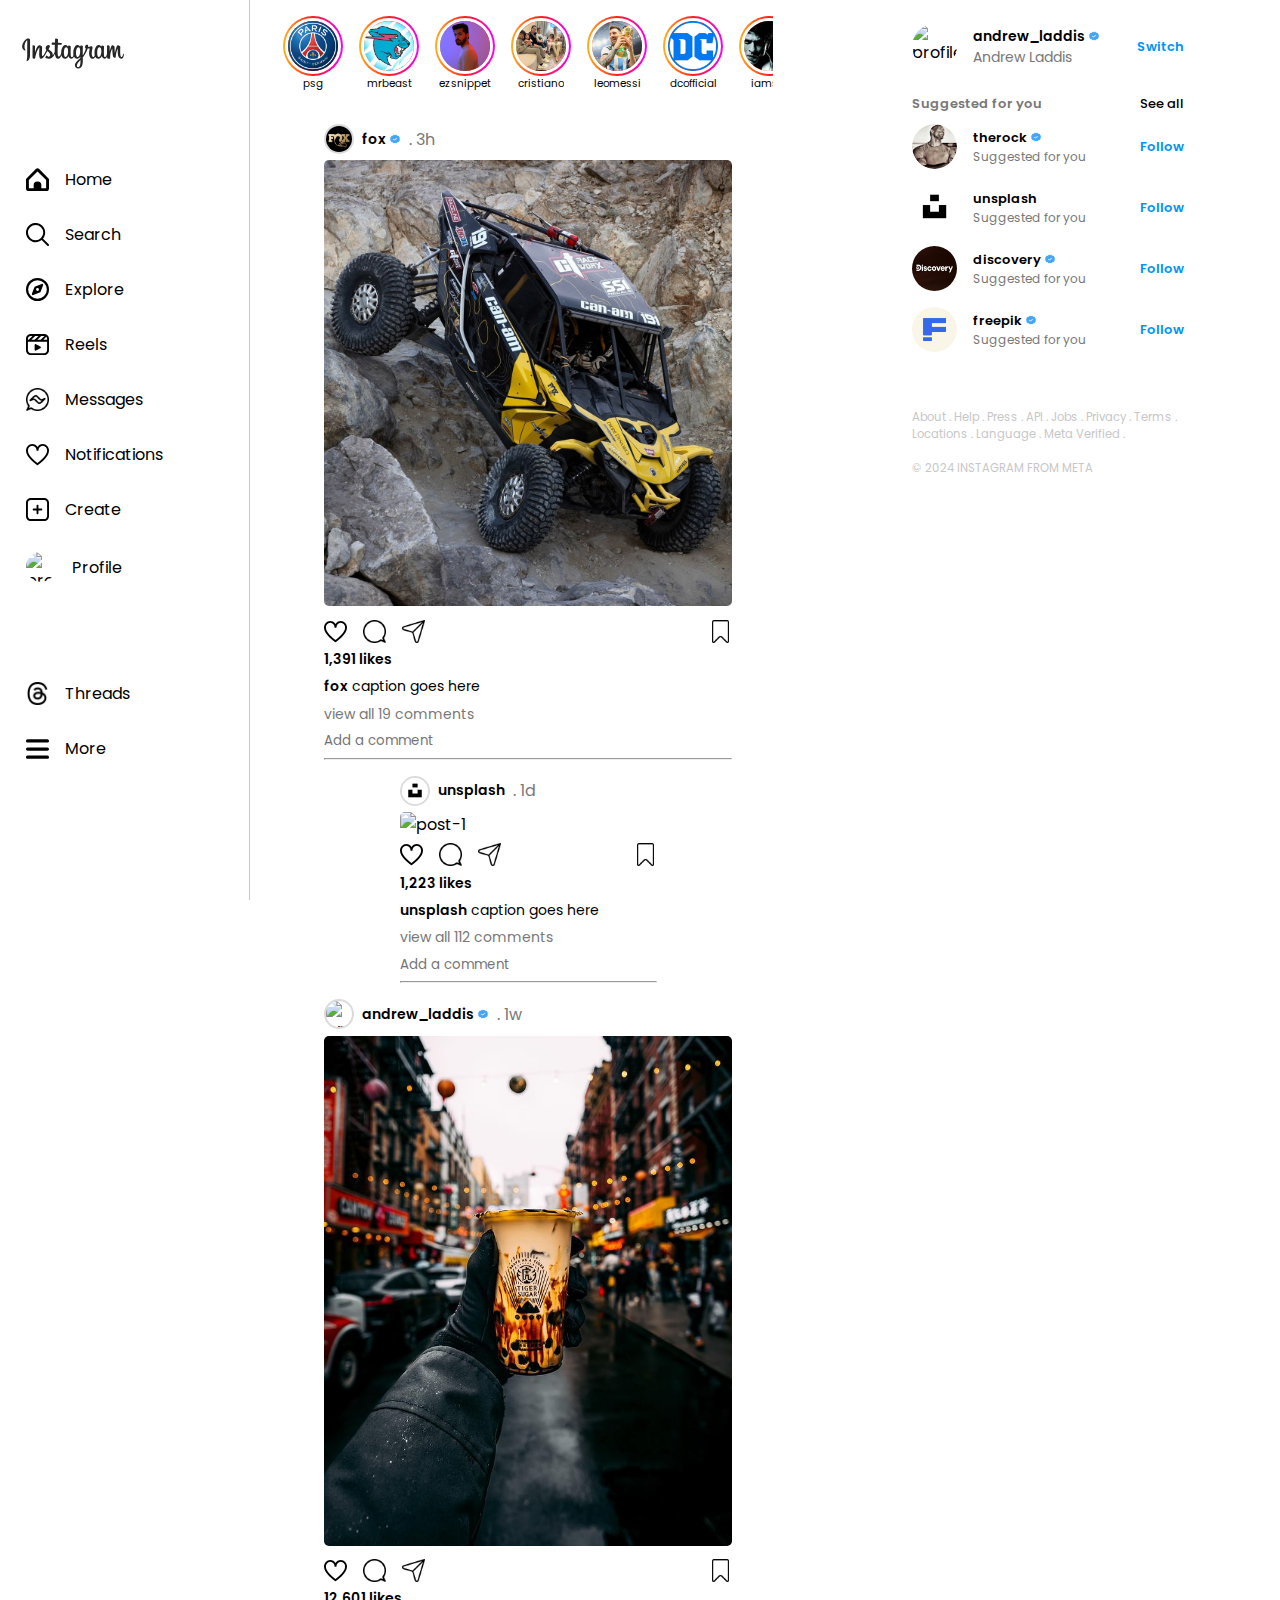
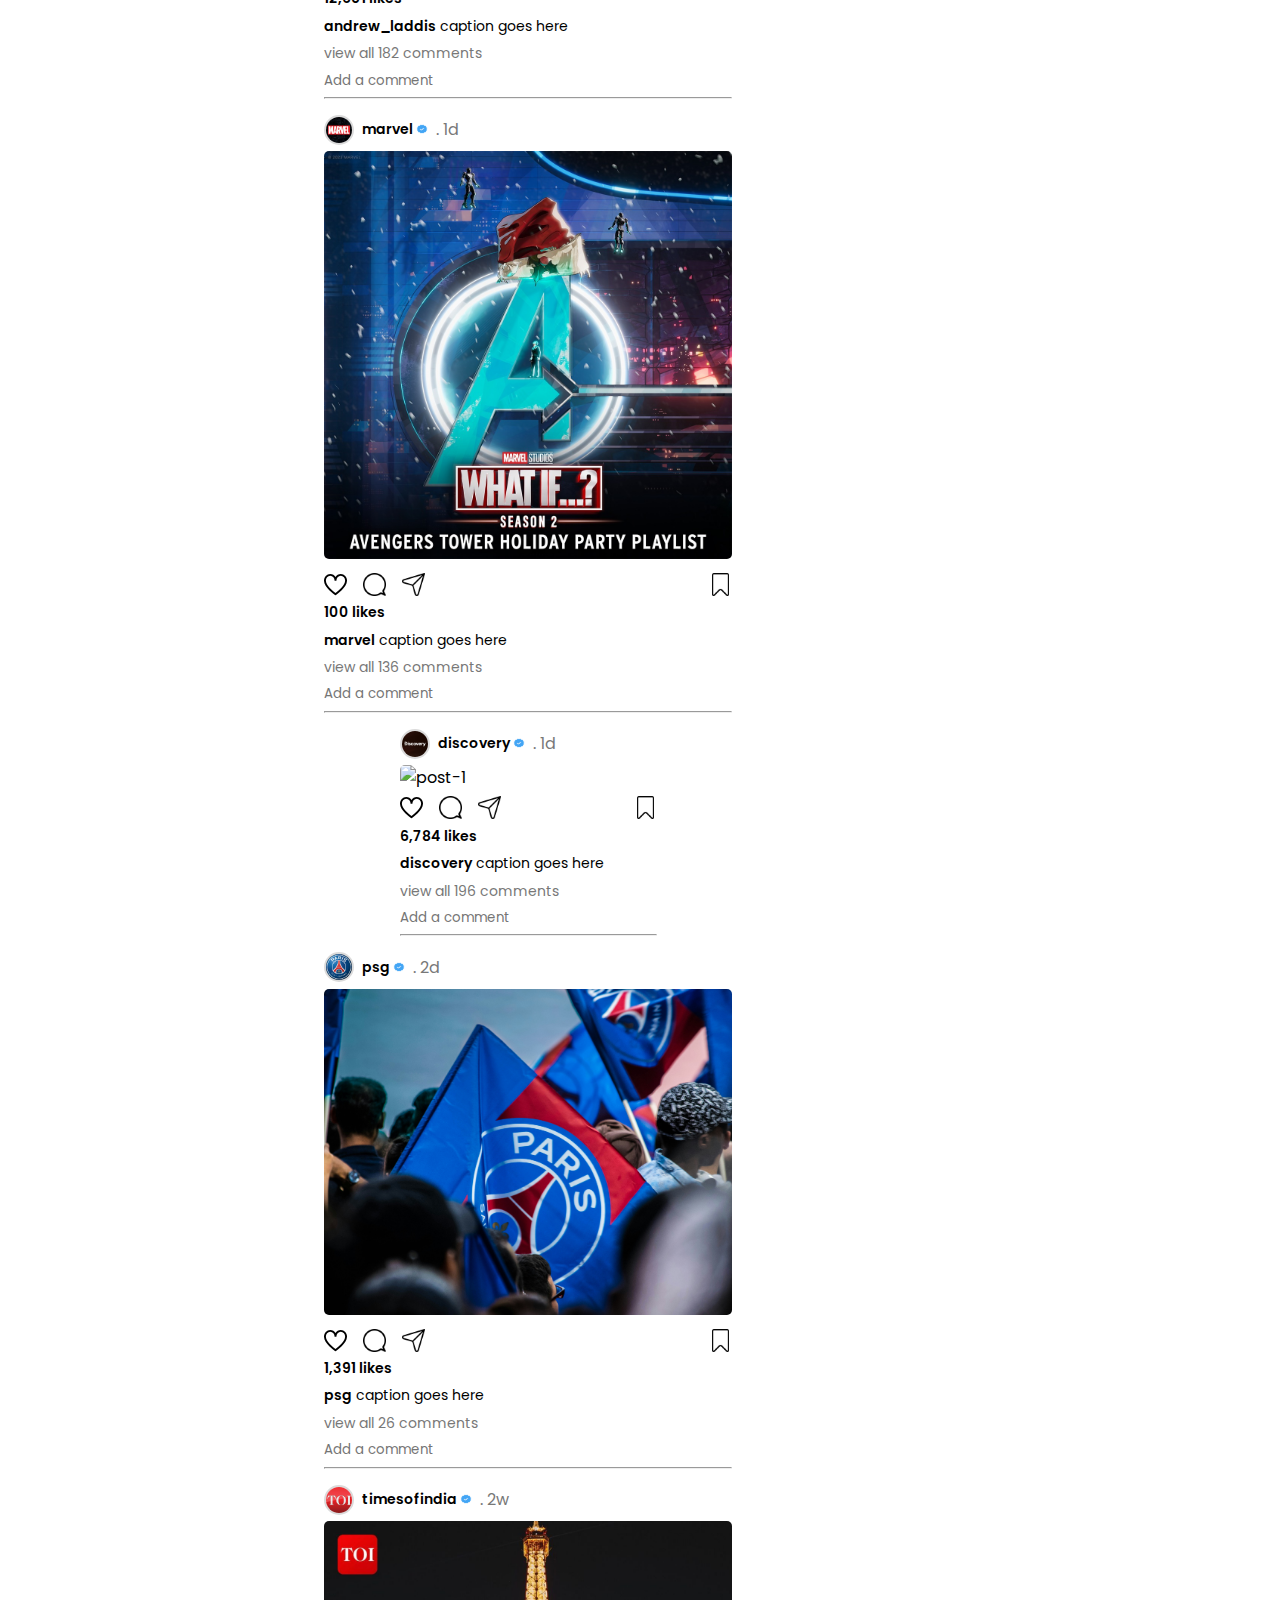
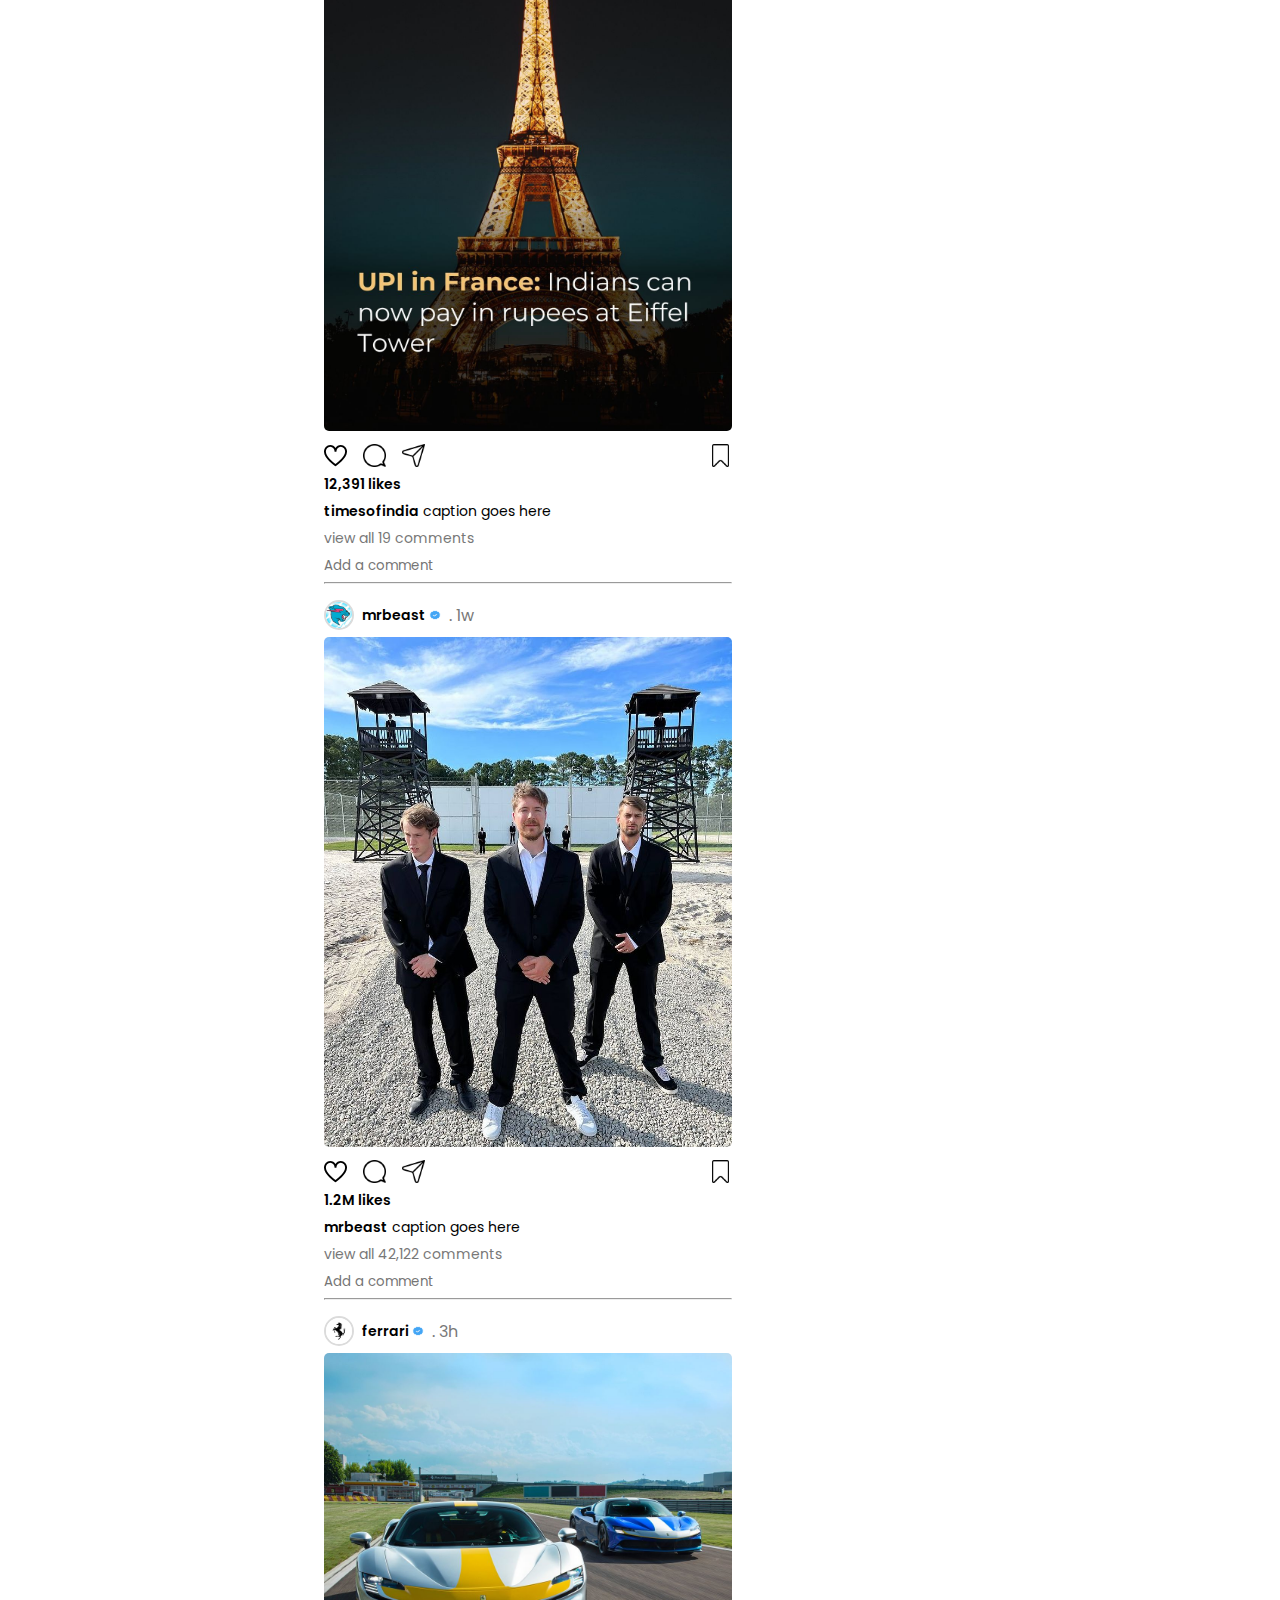
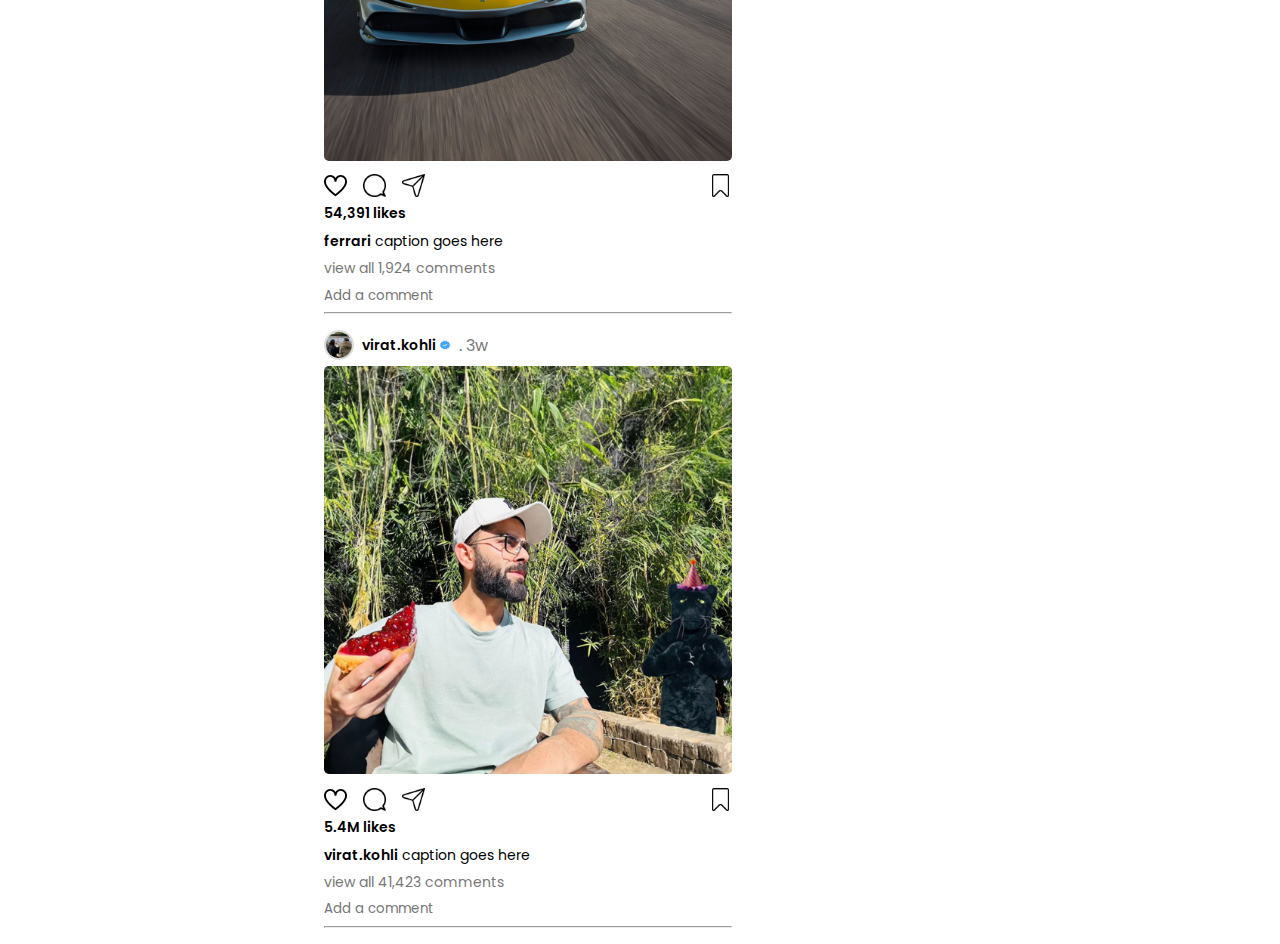
==== index.html @ 8aca587d "Made Sidebar linked to the main Index file and some styling to make profile look accurate" ====
<!DOCTYPE html>
<html lang="en">

<head>
    <meta charset="UTF-8">
    <meta name="viewport" content="width=device-width, initial-scale=1.0">
    <link href="https://fonts.googleapis.com/icon?family=Material+Icons" rel="stylesheet">
    <link rel="stylesheet" href="muneer/index.css">
    <link rel='stylesheet'
        href='https://cdn-uicons.flaticon.com/2.1.0/uicons-regular-straight/css/uicons-regular-straight.css'>
    <link rel='stylesheet'
        href='https://cdn-uicons.flaticon.com/2.1.0/uicons-regular-rounded/css/uicons-regular-rounded.css'>
    <link rel="icon" href="muneer-assets/Instagram_icon.png" type="image/x-icon">


    <title>Instagram</title>
</head>

<body>



    

    <!-- sidebar -->
    <div class="sidebar">

        <!-- top logo -->
        <div class="top">
            <img src="muneer-assets/logo1.svg" alt="logo1" width="60%" height="40px" style="padding-left: 3px;">
        </div>


        <!-- middle links -->
        <div class="mid">
            <a href="#" class="link">
                <img src="muneer-assets/home.svg" alt="home">
                <span>Home</span>
            </a>

            <a href="#" class="link">
                <img src="muneer-assets/search.svg" alt="search">
                <span>Search</span>
            </a>

            <a href="#" class="link">
                <img src="muneer-assets/compass.svg" alt="compass">
                <span>Explore</span>
            </a>

            <a href="muneer/reels.html" class="link">
                <img src="muneer-assets/reels.svg" alt="reels">
                <span>Reels</span>
            </a>

            <a href="Dev/primary.html" class="link">
                <img src="muneer-assets/chat.png" alt="messenger">
                <span>Messages</span>
            </a>

            <a href="anup/notification.html" class="link">
                <img src="muneer-assets/heart.svg" alt="heart">
                <span>Notifications</span>
            </a>

            <a href="#" class="link" id="open-button">
                <img src="muneer-assets/create.svg" alt="plus">
                <span>Create</span>
            </a>

            <a href="Dev/profile.html" class="link">
                <img src="Dev/assets/Pfp.jpg" alt="profile" style="border-radius: 50%; height: 30px; width: 30px;">
                <span>Profile</span>
            </a>
        </div>


        <!-- bottom links -->
        <div class="bottom">
            <a href="#" class="link">
                <img src="muneer-assets/threads.png" alt="threads">
                <span>Threads</span>
            </a>

            <a href="#" class="link">
                <img src="muneer-assets/bars.svg" alt="bars">
                <span>More</span>
            </a>
        </div>

    </div>

    <!-- posts and stories -->
    <div class="main-content">

        <!-- stories -->
        <div class="stories-container">

            <div class="story">
                <div class="img-container">
                    <img src="muneer-assets/psg.jpg" alt="story1">
                </div>
                <p>psg</p>
            </div>

            <div class="story">
                <div class="img-container">
                    <img src="muneer-assets/mrbeast.jpg" alt="mrbeast">
                </div>
                <p>mrbeast</p>
            </div>

            <div class="story">
                <div class="img-container">
                    <img src="muneer-assets/ezsnippet.jpg" alt="ezsnippet">
                </div>
                <p>ezsnippet</p>
            </div>

            <div class="story">
                <div class="img-container">
                    <img src="muneer-assets/cristiano.jpg" alt="cristiano">
                </div>
                <p>cristiano</p>
            </div>

            <div class="story">
                <div class="img-container">
                    <img src="muneer-assets/leomessi.jpg" alt="leomessi">
                </div>
                <p>leomessi</p>
            </div>

            <div class="story">
                <div class="img-container">
                    <img src="muneer-assets/dcofficial.jpg" alt="dcofficial">
                </div>
                <p>dcofficial</p>
            </div>

            <div class="story">
                <div class="img-container">
                    <img src="muneer-assets/iamsrk.jpg" alt="iamsrk">
                </div>
                <p>iamsrk</p>
            </div>

            <div class="story">
                <div class="img-container">
                    <img src="muneer-assets/virat.kohli.jpg" alt="virat">
                </div>
                <p>virat.kohli</p>
            </div>

            <div class="story">
                <div class="img-container">
                    <img src="muneer-assets/story2.jpg" alt="story1">
                </div>
                <p>marvel</p>
            </div>

            <div class="story">
                <div class="img-container">
                    <img src="muneer-assets/alnassr.jpg" alt="alnassr">
                </div>
                <p>alnassr</p>
            </div>

            <div class="story">
                <div class="img-container">
                    <img src="muneer-assets/timesofindia.jpg" alt="story1">
                </div>
                <p>timesofindia</p>
            </div>

            <div class="story">
                <div class="img-container">
                    <img src="muneer-assets/universal.jpg" alt="story1">
                </div>
                <p>universal</p>
            </div>

            <div class="story">
                <div class="img-container">
                    <img src="muneer-assets/openai.jpg" alt="openai">
                </div>
                <p>openai</p>
            </div>

            <div class="story">
                <div class="img-container">
                    <img src="muneer-assets/ferrari.jpg" alt="ferrari">
                </div>
                <p>ferrari</p>
            </div>

            <div class="story">
                <div class="img-container">
                    <img src="muneer-assets/fox.jpg" alt="story1">
                </div>
                <p>fox</p>
            </div>

            <div class="story">
                <div class="img-container">
                    <img src="muneer-assets/instagram.jpg" alt="instagram">
                </div>
                <p>instagram</p>
            </div>

        </div>



        <!-- posts -->
        <div class="post-container">


            <!-- post1 -->
            <div class="post">

                <div class="post-head">
                    <div class="post-head-left">
                        <img src="muneer-assets/fox.jpg" alt="profile">

                        <p>
                            fox
                            <img src="muneer-assets/blue-tick.png" alt="blue-tick"
                                style="border: none; width: 12px; height: 12px; padding-top: 2px;">
                        </p>

                        <span>. 3h</span>
                    </div>

                    <i class="fi fi-rr-menu-dots"></i>
                </div>


                <div class="post-img">
                    <img src="muneer-assets/post2.jpg" alt="post">
                </div>


                <div class="post-icons">

                    <div class="post-icons-left">
                        <img src="muneer-assets/heart.svg" alt="like">
                        <img src="muneer-assets/comment.png" alt="comment">
                        <img src="muneer-assets/share.png" alt="share">
                    </div>

                    <img src="muneer-assets/save.png" alt="save">

                </div>

                <p class="likes">1,391 likes</p>
                <p class="caption"><span>fox</span> caption goes here</p>
                <a href="#" class="comments">view all 19 comments</a>
                <input type="text" placeholder="Add a comment">
                <hr>

            </div>



            <!-- post 2 -->
            <div class="post">

                <div class="post-head">
                    <div class="post-head-left">
                        <img src="muneer-assets/unsplash.jpg" alt="profile">
                        <p>
                            unsplash

                        </p>
                        <span>. 1d</span>
                    </div>

                    <i class="fi fi-rr-menu-dots"></i>
                </div>


                <div class="post-img">
                    <img src="muneer-assets/post3.jpg" alt="post-1">
                </div>


                <div class="post-icons">

                    <div class="post-icons-left">
                        <img src="muneer-assets/heart.svg" alt="like">
                        <img src="muneer-assets/comment.png" alt="comment">
                        <img src="muneer-assets/share.png" alt="share">
                    </div>

                    <img src="muneer-assets/save.png" alt="save">

                </div>

                <p class="likes">1,223 likes</p>
                <p class="caption"><span>unsplash</span> caption goes here</p>
                <a href="#" class="comments">view all 112 comments</a>
                <input type="text" placeholder="Add a comment">
                <hr>

            </div>


            <!-- post 3 -->
            <div class="post">

                <div class="post-head">
                    <div class="post-head-left">
                        <img src="Dev/assets/Pfp.jpg" alt="profile">
                        <p>
                            andrew_laddis
                            <img src="muneer-assets/blue-tick.png" alt="blue-tick"
                                style="border: none; width: 12px; height: 12px; padding-top: 2px;">
                        </p>
                        <span>. 1w</span>
                    </div>

                    <i class="fi fi-rr-menu-dots"></i>
                </div>


                <div class="post-img">
                    <img src="Dev/assets/posting8.jpg" alt="post-1">
                </div>


                <div class="post-icons">

                    <div class="post-icons-left">
                        <img src="muneer-assets/heart.svg" alt="like">
                        <img src="muneer-assets/comment.png" alt="comment">
                        <img src="muneer-assets/share.png" alt="share">
                    </div>

                    <img src="muneer-assets/save.png" alt="save">

                </div>

                <p class="likes">12,601 likes</p>
                <p class="caption"><span>andrew_laddis</span> caption goes here</p>
                <a href="#" class="comments">view all 182 comments</a>
                <input type="text" placeholder="Add a comment">
                <hr>

            </div>

            <!-- post4 -->
            <div class="post">

                <div class="post-head">
                    <div class="post-head-left">
                        <img src="muneer-assets/story2.jpg" alt="profile">
                        <p>
                            marvel
                            <img src="muneer-assets/blue-tick.png" alt="blue-tick"
                                style="border: none; width: 12px; height: 12px; padding-top: 2px;">
                        </p>
                        <span>. 1d</span>
                    </div>

                    <i class="fi fi-rr-menu-dots"></i>
                </div>


                <div class="post-img">
                    <img src="muneer-assets/post-1.jpg" alt="post-1">
                </div>


                <div class="post-icons">

                    <div class="post-icons-left">
                        <img src="muneer-assets/heart.svg" alt="like">
                        <img src="muneer-assets/comment.png" alt="comment">
                        <img src="muneer-assets/share.png" alt="share">
                    </div>

                    <img src="muneer-assets/save.png" alt="save">

                </div>

                <p class="likes">100 likes</p>
                <p class="caption"><span>marvel</span> caption goes here</p>
                <a href="#" class="comments">view all 136 comments</a>
                <input type="text" placeholder="Add a comment">
                <hr>

            </div>

            <!-- post5 -->
            <div class="post">

                <div class="post-head">
                    <div class="post-head-left">
                        <img src="muneer-assets/discovery.jpg" alt="profile">
                        <p>
                            discovery
                            <img src="muneer-assets/blue-tick.png" alt="blue-tick"
                                style="border: none; width: 12px; height: 12px; padding-top: 2px;">
                        </p>
                        <span>. 1d</span>
                    </div>

                    <i class="fi fi-rr-menu-dots"></i>
                </div>


                <div class="post-img">
                    <img src="muneer-assets/post4.jpg" alt="post-1">
                </div>


                <div class="post-icons">

                    <div class="post-icons-left">
                        <img src="muneer-assets/heart.svg" alt="like">
                        <img src="muneer-assets/comment.png" alt="comment">
                        <img src="muneer-assets/share.png" alt="share">
                    </div>

                    <img src="muneer-assets/save.png" alt="save">

                </div>

                <p class="likes">6,784 likes</p>
                <p class="caption"><span>discovery</span> caption goes here</p>
                <a href="#" class="comments">view all 196 comments</a>
                <input type="text" placeholder="Add a comment">
                <hr>

            </div>


            <!-- post6 -->
            <div class="post">

                <div class="post-head">
                    <div class="post-head-left">
                        <img src="muneer-assets/psg.jpg" alt="profile">

                        <p>
                            psg
                            <img src="muneer-assets/blue-tick.png" alt="blue-tick"
                                style="border: none; width: 12px; height: 12px; padding-top: 2px;">
                        </p>

                        <span>. 2d</span>
                    </div>

                    <i class="fi fi-rr-menu-dots"></i>
                </div>


                <div class="post-img">
                    <img src="muneer-assets/post6.jpg" alt="post">
                </div>


                <div class="post-icons">

                    <div class="post-icons-left">
                        <img src="muneer-assets/heart.svg" alt="like">
                        <img src="muneer-assets/comment.png" alt="comment">
                        <img src="muneer-assets/share.png" alt="share">
                    </div>

                    <img src="muneer-assets/save.png" alt="save">

                </div>

                <p class="likes">1,391 likes</p>
                <p class="caption"><span>psg</span> caption goes here</p>
                <a href="#" class="comments">view all 26 comments</a>
                <input type="text" placeholder="Add a comment">
                <hr>

            </div>

            <!-- post 7 -->
            <div class="post">

                <div class="post-head">
                    <div class="post-head-left">
                        <img src="muneer-assets/timesofindia.jpg" alt="profile">

                        <p>
                            timesofindia
                            <img src="muneer-assets/blue-tick.png" alt="blue-tick"
                                style="border: none; width: 12px; height: 12px; padding-top: 2px;">
                        </p>

                        <span>. 2w</span>
                    </div>

                    <i class="fi fi-rr-menu-dots"></i>
                </div>


                <div class="post-img">
                    <img src="muneer-assets/post5.jpg" alt="post">
                </div>


                <div class="post-icons">

                    <div class="post-icons-left">
                        <img src="muneer-assets/heart.svg" alt="like">
                        <img src="muneer-assets/comment.png" alt="comment">
                        <img src="muneer-assets/share.png" alt="share">
                    </div>

                    <img src="muneer-assets/save.png" alt="save">

                </div>

                <p class="likes">12,391 likes</p>
                <p class="caption"><span>timesofindia</span> caption goes here</p>
                <a href="#" class="comments">view all 19 comments</a>
                <input type="text" placeholder="Add a comment">
                <hr>

            </div>


            <!-- post 8 -->
            <div class="post">

                <div class="post-head">
                    <div class="post-head-left">
                        <img src="muneer-assets/mrbeast.jpg" alt="profile">

                        <p>
                            mrbeast
                            <img src="muneer-assets/blue-tick.png" alt="blue-tick"
                                style="border: none; width: 12px; height: 12px; padding-top: 2px;">
                        </p>

                        <span>. 1w</span>
                    </div>

                    <i class="fi fi-rr-menu-dots"></i>
                </div>


                <div class="post-img">
                    <img src="muneer-assets/post8.jpg" alt="post">
                </div>


                <div class="post-icons">

                    <div class="post-icons-left">
                        <img src="muneer-assets/heart.svg" alt="like">
                        <img src="muneer-assets/comment.png" alt="comment">
                        <img src="muneer-assets/share.png" alt="share">
                    </div>

                    <img src="muneer-assets/save.png" alt="save">

                </div>

                <p class="likes">1.2M likes</p>
                <p class="caption"><span>mrbeast</span> caption goes here</p>
                <a href="#" class="comments">view all 42,122 comments</a>
                <input type="text" placeholder="Add a comment">
                <hr>

            </div>

            <!-- post9 -->
            <div class="post">

                <div class="post-head">
                    <div class="post-head-left">
                        <img src="muneer-assets/ferrari.jpg" alt="profile">

                        <p>
                            ferrari
                            <img src="muneer-assets/blue-tick.png" alt="blue-tick"
                                style="border: none; width: 12px; height: 12px; padding-top: 2px;">
                        </p>

                        <span>. 3h</span>
                    </div>

                    <i class="fi fi-rr-menu-dots"></i>
                </div>


                <div class="post-img">
                    <img src="muneer-assets/post9.jpg" alt="post">
                </div>


                <div class="post-icons">

                    <div class="post-icons-left">
                        <img src="muneer-assets/heart.svg" alt="like">
                        <img src="muneer-assets/comment.png" alt="comment">
                        <img src="muneer-assets/share.png" alt="share">
                    </div>

                    <img src="muneer-assets/save.png" alt="save">

                </div>

                <p class="likes">54,391 likes</p>
                <p class="caption"><span>ferrari</span> caption goes here</p>
                <a href="#" class="comments">view all 1,924 comments</a>
                <input type="text" placeholder="Add a comment">
                <hr>

            </div>


            <!-- post10 -->

            <div class="post">

                <div class="post-head">
                    <div class="post-head-left">
                        <img src="muneer-assets/virat.kohli.jpg" alt="profile">

                        <p>
                            virat.kohli
                            <img src="muneer-assets/blue-tick.png" alt="blue-tick"
                                style="border: none; width: 12px; height: 12px; padding-top: 2px;">
                        </p>

                        <span>. 3w</span>
                    </div>

                    <i class="fi fi-rr-menu-dots"></i>
                </div>


                <div class="post-img">
                    <img src="muneer-assets/post10.jpg" alt="post">
                </div>


                <div class="post-icons">

                    <div class="post-icons-left">
                        <img src="muneer-assets/heart.svg" alt="like">
                        <img src="muneer-assets/comment.png" alt="comment">
                        <img src="muneer-assets/share.png" alt="share">
                    </div>

                    <img src="muneer-assets/save.png" alt="save">

                </div>

                <p class="likes">5.4M likes</p>
                <p class="caption"><span>virat.kohli</span> caption goes here</p>
                <a href="#" class="comments">view all 41,423 comments</a>
                <input type="text" placeholder="Add a comment">
                <hr>

            </div>


        </div>
    </div>








    <!-- suggestions -->
    <div class="suggestions-container">

        <div class="profile-container">

            <div class="left-items">
                <img src="Dev/assets/Pfp.jpg" alt="profile-pic">
                <div class="profile-info">
                    <p class="username">andrew_laddis <img src="muneer-assets/blue-tick.png" alt="blue-tick"
                            style="border: none; width: 12px; height: 12px; padding-top: 2px;"></p>
                    <p class="name">Andrew Laddis</p>
                </div>
            </div>

            <p class="blue-text">Switch</p>
        </div><br>

        <div class="suggested-for-you">
            <p class="gray">Suggested for you</p>
            <p class="black" style="font-weight: 500;">See all</p>
        </div>

        <div class="suggestions">

            <div class="suggestion-item">
                <div class="left-items">
                    <img src="muneer-assets/suggest1.jpg" alt="profile-pic">
                    <div class="profile-info">
                        <p class="username">therock <img src="muneer-assets/blue-tick.png" alt="blue-tick"
                                style="border: none; width: 12px; height: 12px; padding-top: 2px;"></p>
                        <p class="name">Suggested for you</p>
                    </div>
                </div>

                <p class="blue-text">Follow</p>
            </div>

            <div class="suggestion-item">
                <div class="left-items">
                    <img src="muneer-assets/unsplash.jpg" alt="profile-pic">
                    <div class="profile-info">
                        <p class="username">unsplash</p>
                        <p class="name">Suggested for you</p>
                    </div>
                </div>

                <p class="blue-text">Follow</p>
            </div>

            <div class="suggestion-item">
                <div class="left-items">
                    <img src="muneer-assets/discovery.jpg" alt="profile-pic">
                    <div class="profile-info">
                        <p class="username">discovery <img src="muneer-assets/blue-tick.png" alt="blue-tick"
                                style="border: none; width: 12px; height: 12px; padding-top: 2px;"></p>
                        <p class="name">Suggested for you</p>
                    </div>
                </div>

                <p class="blue-text">Follow</p>
            </div>

            <div class="suggestion-item">
                <div class="left-items">
                    <img src="muneer-assets/freepik.jpg" alt="profile-pic">
                    <div class="profile-info">
                        <p class="username">freepik <img src="muneer-assets/blue-tick.png" alt="blue-tick"
                                style="border: none; width: 12px; height: 12px; padding-top: 2px;"></p>
                        <p class="name">Suggested for you</p>
                    </div>
                </div>

                <p class="blue-text">Follow</p>
            </div><br>


            <div class="bottom-text">
                <p><span>About</span> .
                    <span>Help</span> .
                    <span>Press</span> .
                    <span>API</span> .
                    <span>Jobs</span> .
                    <span>Privacy</span> .
                    <span>Terms</span> . <br>
                    <span>Locations</span> .
                    <span>Language</span> .
                    <span>Meta Verified</span> .
                </p>
                <br>
                <p class="copyright">© 2024 INSTAGRAM FROM META</p>
            </div>

        </div>

    </div>





    <!-- create post popup -->
    <dialog class="modal" id="modal">
        <h4 style="margin-top: 10px; font-weight: 500;">Create new post</h4>
        <hr style="margin-top: 10px;">
        <div class="centre-content">
            <img src="muneer-assets/multimedia.png" alt="multimedia" width="100px" height="100px">
            <p class="normal">Drag photos and videos here</p>
            <p class="blue">Select from computer</p>
        </div>
        <button class="button close-button"><i class="fi fi-rr-cross"></i></button>
    </dialog>





    <!-- fontawesome script -->
    <script src="https://kit.fontawesome.com/b51e04bf50.js" crossorigin="anonymous"></script>
    <script src="muneer/index.js"></script>

</body>

</html>
---- muneer/index.css ----
@import url('https://fonts.googleapis.com/css2?family=Poppins:ital,wght@0,300;0,400;0,500;0,600;0,700;1,800&display=swap');

:root {
    --nav-bg: rgb(255, 255, 255);
    --hover-bg: rgb(225, 225, 225);
    --text-gray: rgb(120, 120, 120);
    --text-blue: #0095F6;
}

* {
    padding: 0;
    margin: 0;
    box-sizing: border-box;
    font-family: 'Poppins', sans-serif;
}

body {
    display: flex;
    width: 100vw;
    overflow-x: hidden;
    gap: 5rem;
}

.sidebar {
    display: flex;
    flex-direction: column;
    justify-content: space-between;
    position: fixed;
    row-gap: 40px;
    width: 250px;
    height: 100vh;
    background-color: var(--nav-bg);
    border-right: 1px groove rgb(199, 199, 199);
    padding: 2rem 3rem 5rem 1rem;
}


.sidebar .mid,
.sidebar .bottom {
    display: flex;
    flex-direction: column;
    row-gap: 10px;
}

.sidebar .bottom {
    padding-bottom: 3rem;
}

.sidebar a {
    display: flex;
    column-gap: 1rem;
    align-items: center;
    text-decoration: none;
    color: black;
    padding: 10px;
    border-radius: 5px;
}

.sidebar a>img {
    width: 23px;
    height: auto;
    transition: transform 0.2s ease-in-out;
}

.sidebar a:hover,
.sidebar a:active {
    background-color: var(--hover-bg);
}

.sidebar a:hover>img {
    transform: scale(1.1);
}

.sidebar .top img:hover {
    cursor: pointer;
}


.main-content {
    padding: 1rem;
    width: 45vw;
    display: flex;
    flex-direction: column;
    align-items: center;
    margin-left: auto;
}

.stories-container {
    position: relative;
    width: 90%;
    display: flex;
    gap: 1rem;
    overflow-x: auto;
    scroll-behavior: smooth;
    scrollbar-width: none;
}

.stories-container::-webkit-scrollbar {
    display: none;
    /* Safari and Chrome */
}

.story {
    display: flex;
    flex-direction: column;
    align-items: center;
}

.story:hover {
    cursor: pointer;
}

.story .img-container {
    width: 60px;
    height: 60px;
    border-radius: 50%;
    display: flex;
    justify-content: center;
    align-items: center;
    background: linear-gradient(to right, rgb(255, 176, 31), rgb(255, 29, 29), rgb(246, 3, 246));
    padding: 2px;
}

.story img {
    width: 100%;
    height: 100%;
    border-radius: 50%;
    object-fit: cover;
    border: 3px solid white;
}

.story p {
    font-size: 0.65rem;
    text-align: center;
    overflow-x: hidden;
}

.post-container {
    margin-top: 1rem;
    display: flex;
    flex-direction: column;
    align-items: center;
    justify-content: center;
    width: 75%;
}

.post {
    display: flex;
    flex-direction: column;
    gap: 0.4rem;
    margin-top: 1rem;
}

.post-head {
    display: flex;
    justify-content: space-between;
    align-items: center;
}

.post-head>*:hover {
    cursor: pointer;
}

.post-head-left {
    display: flex;
    align-items: center;
    gap: 0.5rem;
}



.post-head-left img {
    width: 30px;
    height: 30px;
    border: 2px solid rgb(219, 219, 219);
    border-radius: 50%;
}



.post-head-left>p,
.post .likes,
.post .caption span {
    font-size: 14px;
    font-weight: 600;
}

.post-head-left>span {
    font-weight: normal;
    font-size: 16px;
    color: rgb(120, 120, 120);
}

.post-img,
.post-img img {
    width: 100%;
    border-radius: 5px;
}

.post-icons {
    display: flex;
    justify-content: space-between;
    align-items: center;
}

.post-icons img {
    width: 23px;
    height: auto;
    transition: transform 0.2s ease-in-out;
}

.post-icons img:hover {
    cursor: pointer;
}

.post-icons-left {
    display: flex;
    gap: 1rem;
}

.post .caption,
.post .comments {
    font-size: 14px;
}

.post .comments,
.post hr {
    color: rgb(120, 120, 120);
    text-decoration: none;
}

.post input {
    border: none;
}

.post input:focus {
    outline: none;
}


.suggestions-container {
    padding: 1.5rem 6rem 1rem 1rem;
    width: 30%;
}

.profile-container {
    display: flex;
    justify-content: space-between;
    align-items: center;
}

.profile-container .left-items {
    display: flex;
    align-items: center;
    gap: 1rem;
}

.profile-container .left-items .username {
    font-size: 14px;
    font-weight: 600;
}

.profile-container .left-items .name {
    color: var(--text-gray);
    font-size: 14px;
}

.blue-text {
    font-size: 13px;
    font-weight: 600;
    color: var(--text-blue);
}

.blue-text:hover {
    cursor: pointer;
    color: #2f4c5f;
}



.profile-container .left-items img {
    border-radius: 50%;
    width: 45px;
    height: 45px;
}

.profile-container .profile-info {
    display: flex;
    flex-direction: column;
}

.suggested-for-you {
    display: flex;
    justify-content: space-between;
}

.suggested-for-you p {
    font-size: 13px;
    font-weight: 600;
}

.suggested-for-you .gray,
.suggested-for-you .black:hover {
    color: var(--text-gray);
}

.suggested-for-you .black:hover {
    cursor: pointer;
}

.suggestions {
    display: flex;
    flex-direction: column;
    gap: 1rem;
    margin-top: 10px;
}

.suggestion-item {
    display: flex;
    justify-content: space-between;
    align-items: center;
}

.suggestion-item .left-items {
    display: flex;
    align-items: center;
    gap: 1rem;
}

.suggestion-item .left-items .username {
    font-size: 13px;
    font-weight: 600;
}

.suggestion-item .left-items .name {
    color: var(--text-gray);
    font-size: 12px;
}

.suggestion-item .left-items img {
    border-radius: 50%;
    width: 45px;
    height: 45px;
}

.left-items img:hover,
.left-items .username:hover {
    cursor: pointer;
}

.suggestions-container .bottom-text {
    color: #c7c7c7;
    font-size: 11.5px;
}

.suggestions-container .bottom-text span:hover {
    cursor: pointer;
    text-decoration: underline;
}











/* dialog box css */
.modal {
    width: 500px;
    height: 550px;
    border: none;
    margin: 100px auto;
    text-align: center;
    border-radius: 10px;
    position: relative;
}

.modal button {
    position: absolute;
    top: 15px;
    left: 470px;
    background-color: transparent;
    border: none;
}

.modal button:hover {
    cursor: pointer;
}

.modal::backdrop {
    background: rgb(0 0 0 / 0.7);
}

.modal .centre-content {
    width: 100%;
    height: 90%;
    display: flex;
    flex-direction: column;
    justify-content: center;
    gap: 1rem;
    align-items: center;
}

.modal .centre-content .normal {
    font-size: larger;
}

.modal .centre-content .blue {
    color: white;
    background-color: var(--text-blue);
    border-radius: 5px;
    padding: 5px 10px;
    font-size: smaller;
    font-weight: bold;
}

.modal .centre-content .blue:hover {
    cursor: pointer;
    background-color: #036fb7;
}
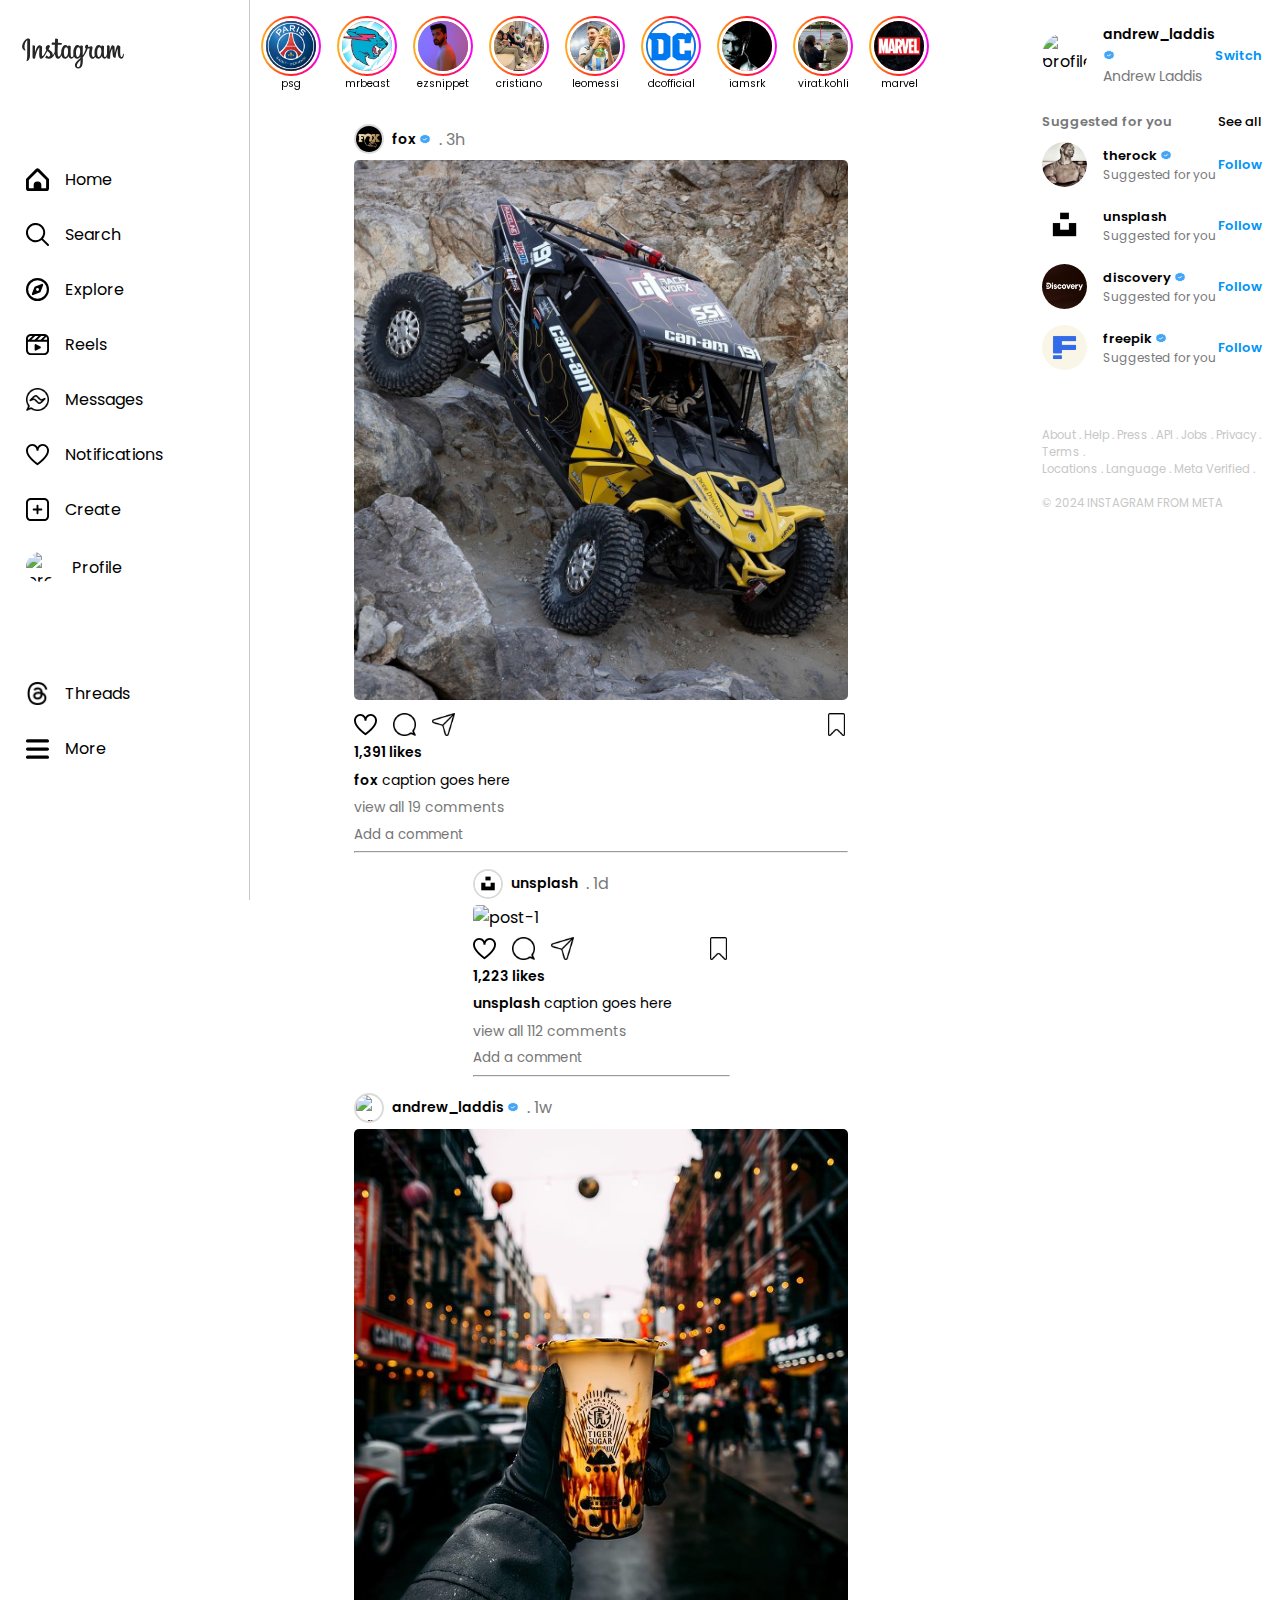
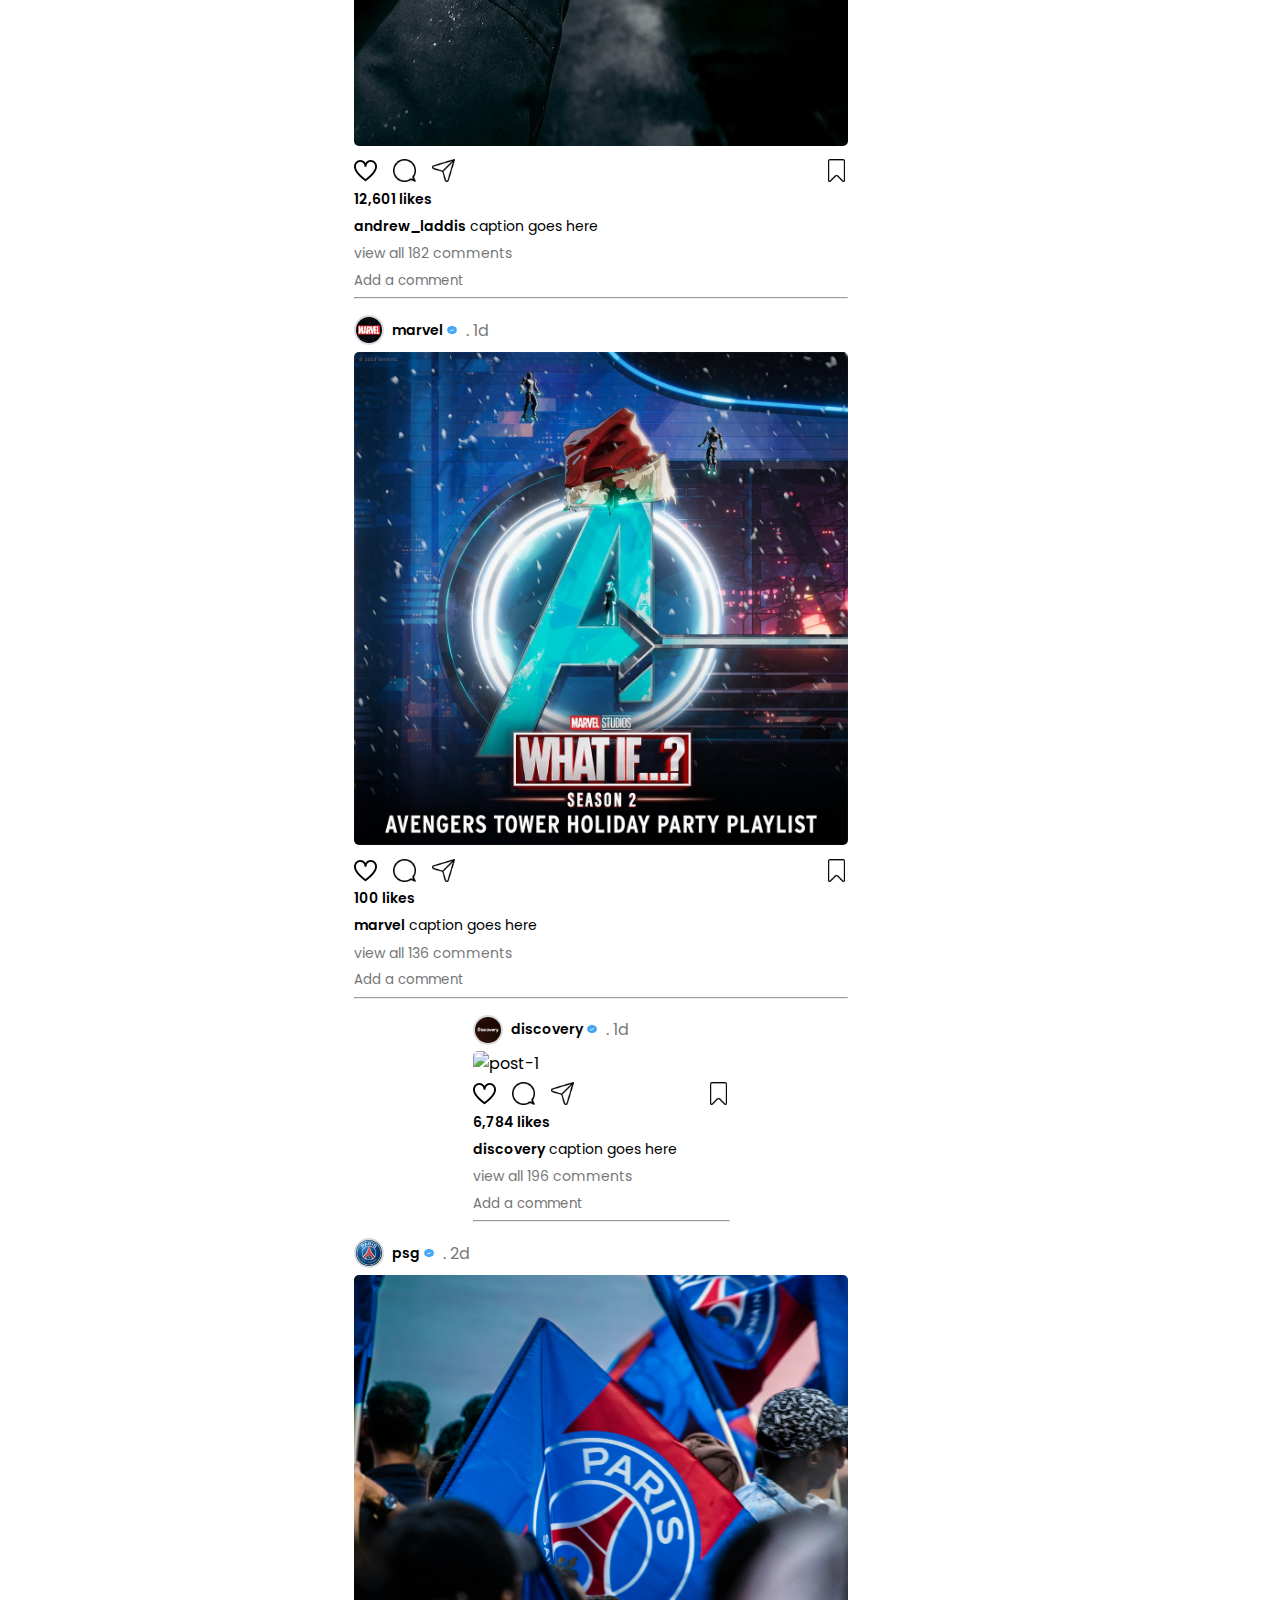
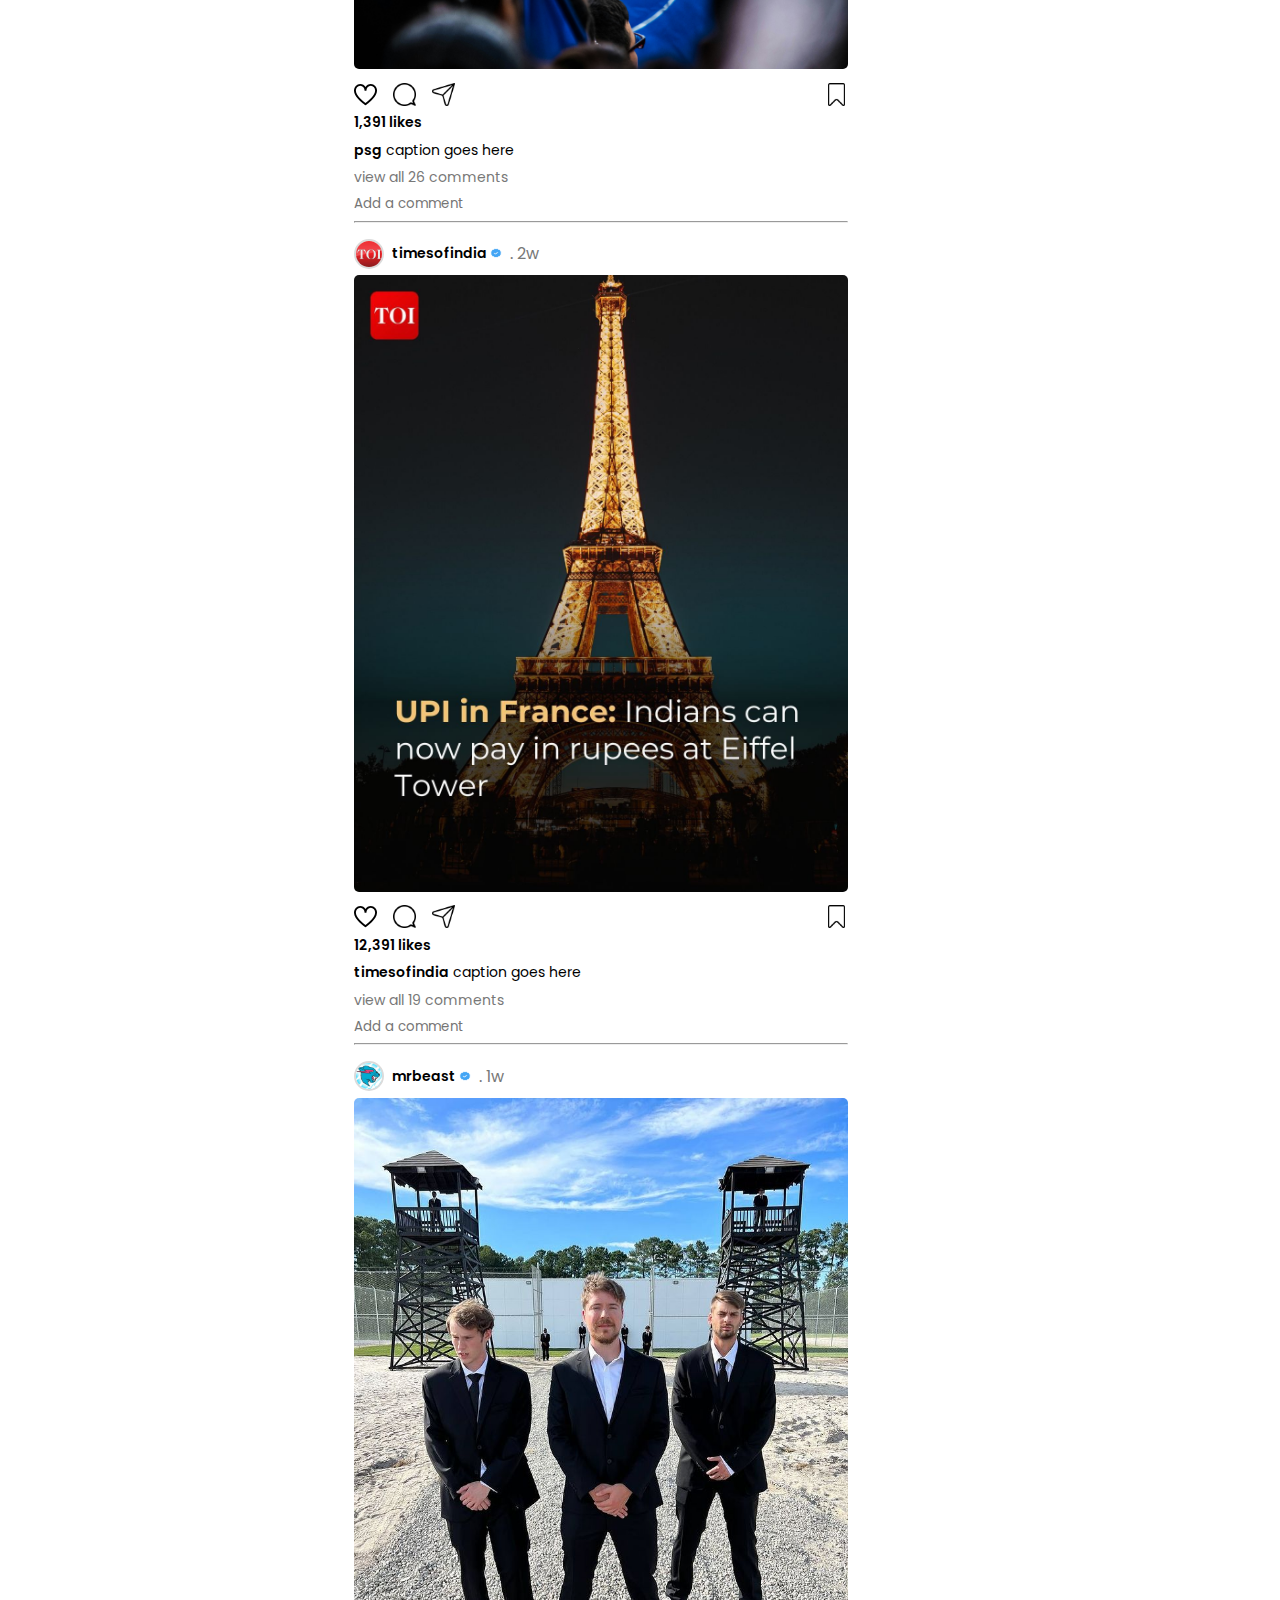
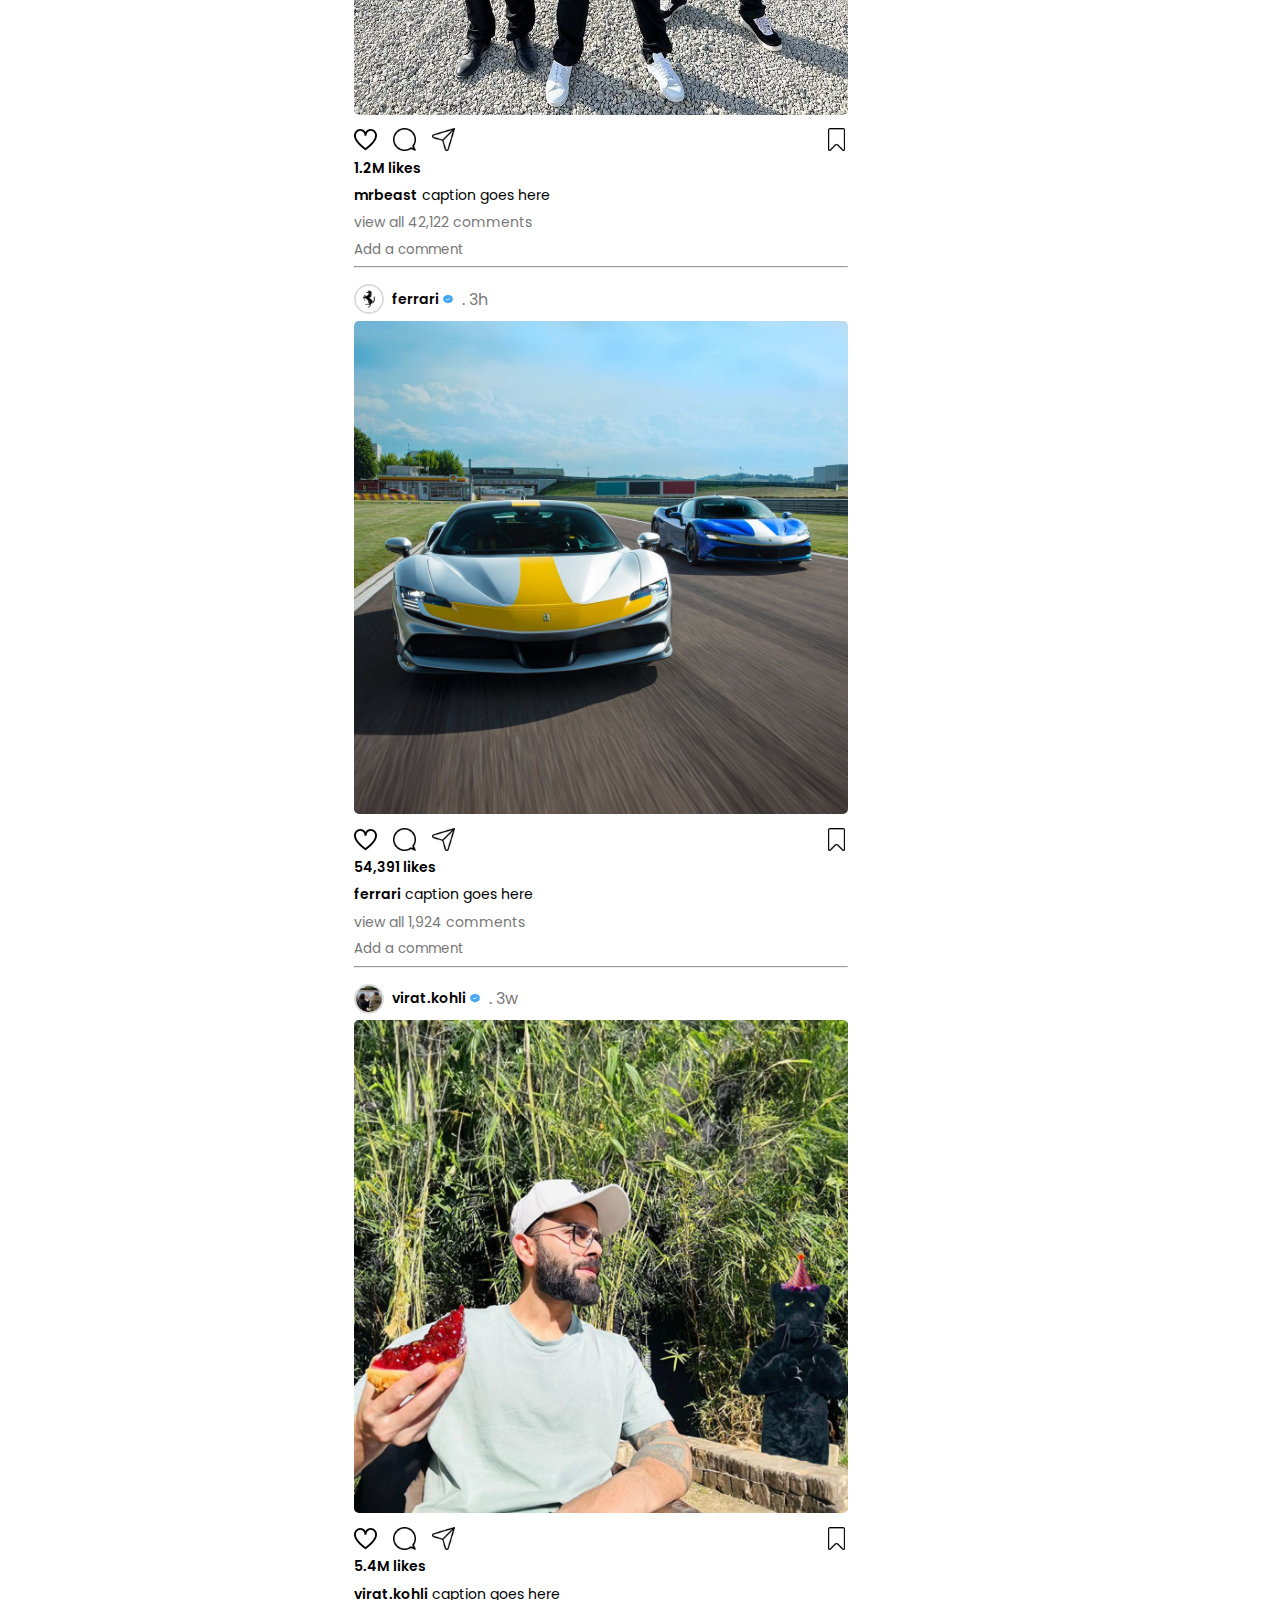
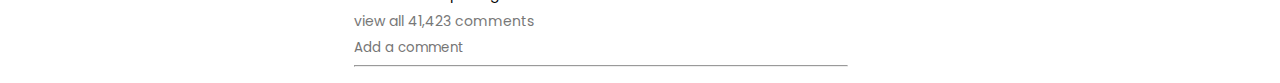
==== commit da67f46e: "added media queries to home page for width 1160px" ====
--- a/index.html
+++ b/index.html
@@ -10,6 +10,8 @@
         href='https://cdn-uicons.flaticon.com/2.1.0/uicons-regular-straight/css/uicons-regular-straight.css'>
     <link rel='stylesheet'
         href='https://cdn-uicons.flaticon.com/2.1.0/uicons-regular-rounded/css/uicons-regular-rounded.css'>
+
+
     <link rel="icon" href="muneer-assets/Instagram_icon.png" type="image/x-icon">
 
 
@@ -20,10 +22,10 @@
 
 
 
-    
+
 
     <!-- sidebar -->
-    <div class="sidebar">
+    <div class="sidebar" id="sidebar-full">
 
         <!-- top logo -->
         <div class="top">
@@ -33,17 +35,17 @@
 
         <!-- middle links -->
         <div class="mid">
-            <a href="#" class="link">
+            <a href="index.html" class="link">
                 <img src="muneer-assets/home.svg" alt="home">
                 <span>Home</span>
             </a>
 
-            <a href="#" class="link">
+            <a href="anup/search.html" class="link">
                 <img src="muneer-assets/search.svg" alt="search">
                 <span>Search</span>
             </a>
 
-            <a href="#" class="link">
+            <a href="Vaishali/explore.html" class="link">
                 <img src="muneer-assets/compass.svg" alt="compass">
                 <span>Explore</span>
             </a>
@@ -63,7 +65,7 @@
                 <span>Notifications</span>
             </a>
 
-            <a href="#" class="link" id="open-button">
+            <a href="#" class="open-button">
                 <img src="muneer-assets/create.svg" alt="plus">
                 <span>Create</span>
             </a>
@@ -85,6 +87,65 @@
             <a href="#" class="link">
                 <img src="muneer-assets/bars.svg" alt="bars">
                 <span>More</span>
+            </a>
+        </div>
+
+    </div>
+
+
+    <!-- sidebar 1160 -->
+    <div class="sidebar" style="width: 72px !important;" id="sidebar-1160">
+
+        <!-- top logo -->
+        <div class="top">
+            <a href="index.html">
+                <img src="anup/assets/insta.png" alt="logo1" style="width: 23px !important; height: 23px !important;">
+            </a>
+        </div>
+
+        <!-- middle links -->
+        <div class="mid">
+            <a href="index.html" class="link">
+                <img src="../muneer-assets/home.svg" alt="home">
+            </a>
+
+            <a href="anup/search.html" class="link">
+                <img src="../muneer-assets/search.svg" alt="search">
+            </a>
+
+            <a href="Vaishali/explore.html" class="link">
+                <img src="../muneer-assets/compass.svg" alt="compass">
+            </a>
+
+            <a href="muneer/reels.html" class="link">
+                <img src="../muneer-assets/reels.svg" alt="reels">
+            </a>
+
+            <a href="Dev/primary.html" class="link">
+                <img src="../muneer-assets/chat.png" alt="messenger">
+            </a>
+
+            <a href="anup/notification.html" class="link">
+                <img src="../muneer-assets/heart.svg" alt="Notification" title="Notification">
+            </a>
+
+            <a href="#" class="open-button2">
+                <img src="../muneer-assets/create.svg" alt="plus">
+            </a>
+
+            <a href="#" class="link">
+                <img src="../muneer-assets/profile.svg" alt="profile">
+
+            </a>
+        </div>
+
+        <!-- bottom links -->
+        <div class="bottom">
+            <a href="#" class="link">
+                <img src="../muneer-assets/threads.png" alt="threads">
+            </a>
+            <a href="#" class="link">
+                <img src="../muneer-assets/bars.svg" alt="bars">
             </a>
         </div>
 
--- a/muneer/index.css
+++ b/muneer/index.css
@@ -19,6 +19,10 @@
     width: 100vw;
     overflow-x: hidden;
     gap: 5rem;
+}
+
+#sidebar-1160 {
+    display: none;
 }
 
 .sidebar {
@@ -35,6 +39,7 @@
 }
 
 
+
 .sidebar .mid,
 .sidebar .bottom {
     display: flex;
@@ -78,16 +83,16 @@
 
 .main-content {
     padding: 1rem;
-    width: 45vw;
-    display: flex;
-    flex-direction: column;
-    align-items: center;
-    margin-left: auto;
+    width: 690px;
+    display: flex;
+    flex-direction: column;
+    align-items: center;
+    margin-left: 20%;
 }
 
 .stories-container {
     position: relative;
-    width: 90%;
+    width: 680px;
     display: flex;
     gap: 1rem;
     overflow-x: auto;
@@ -421,4 +426,63 @@
 .modal .centre-content .blue:hover {
     cursor: pointer;
     background-color: #036fb7;
+}
+
+
+
+
+
+
+
+/* media queries */
+
+@media only screen and (max-width: 1160px) {
+    .suggestions-container {
+        display: none;
+    }
+
+    .main-content {
+        margin: auto;
+        z-index: -1;
+    }
+
+    #sidebar-1160 {
+        display: flex;
+    }
+
+    #sidebar-1160 {
+        display: flex;
+        flex-direction: column;
+        justify-content: center;
+        position: fixed;
+        row-gap: 40px;
+        height: 100vh;
+        background-color: var(--nav-bg);
+        border-right: 1px groove rgb(199, 199, 199);
+        padding: 8rem 3rem 5rem 1rem;
+    }
+
+    #sidebar-1160 a {
+        display: flex;
+        column-gap: 1rem;
+        align-items: center;
+        justify-content: center;
+        text-decoration: none;
+        align-items: baseline;
+        color: black;
+        padding: 10px auto;
+        border-radius: 5px;
+        width: 40px;
+    }
+
+    #sidebar-1160 a>img {
+        width: 23px;
+        height: 23px;
+        transition: transform 0.2s ease-in-out;
+    }
+
+    #sidebar-full {
+        display: none;
+    }
+
 }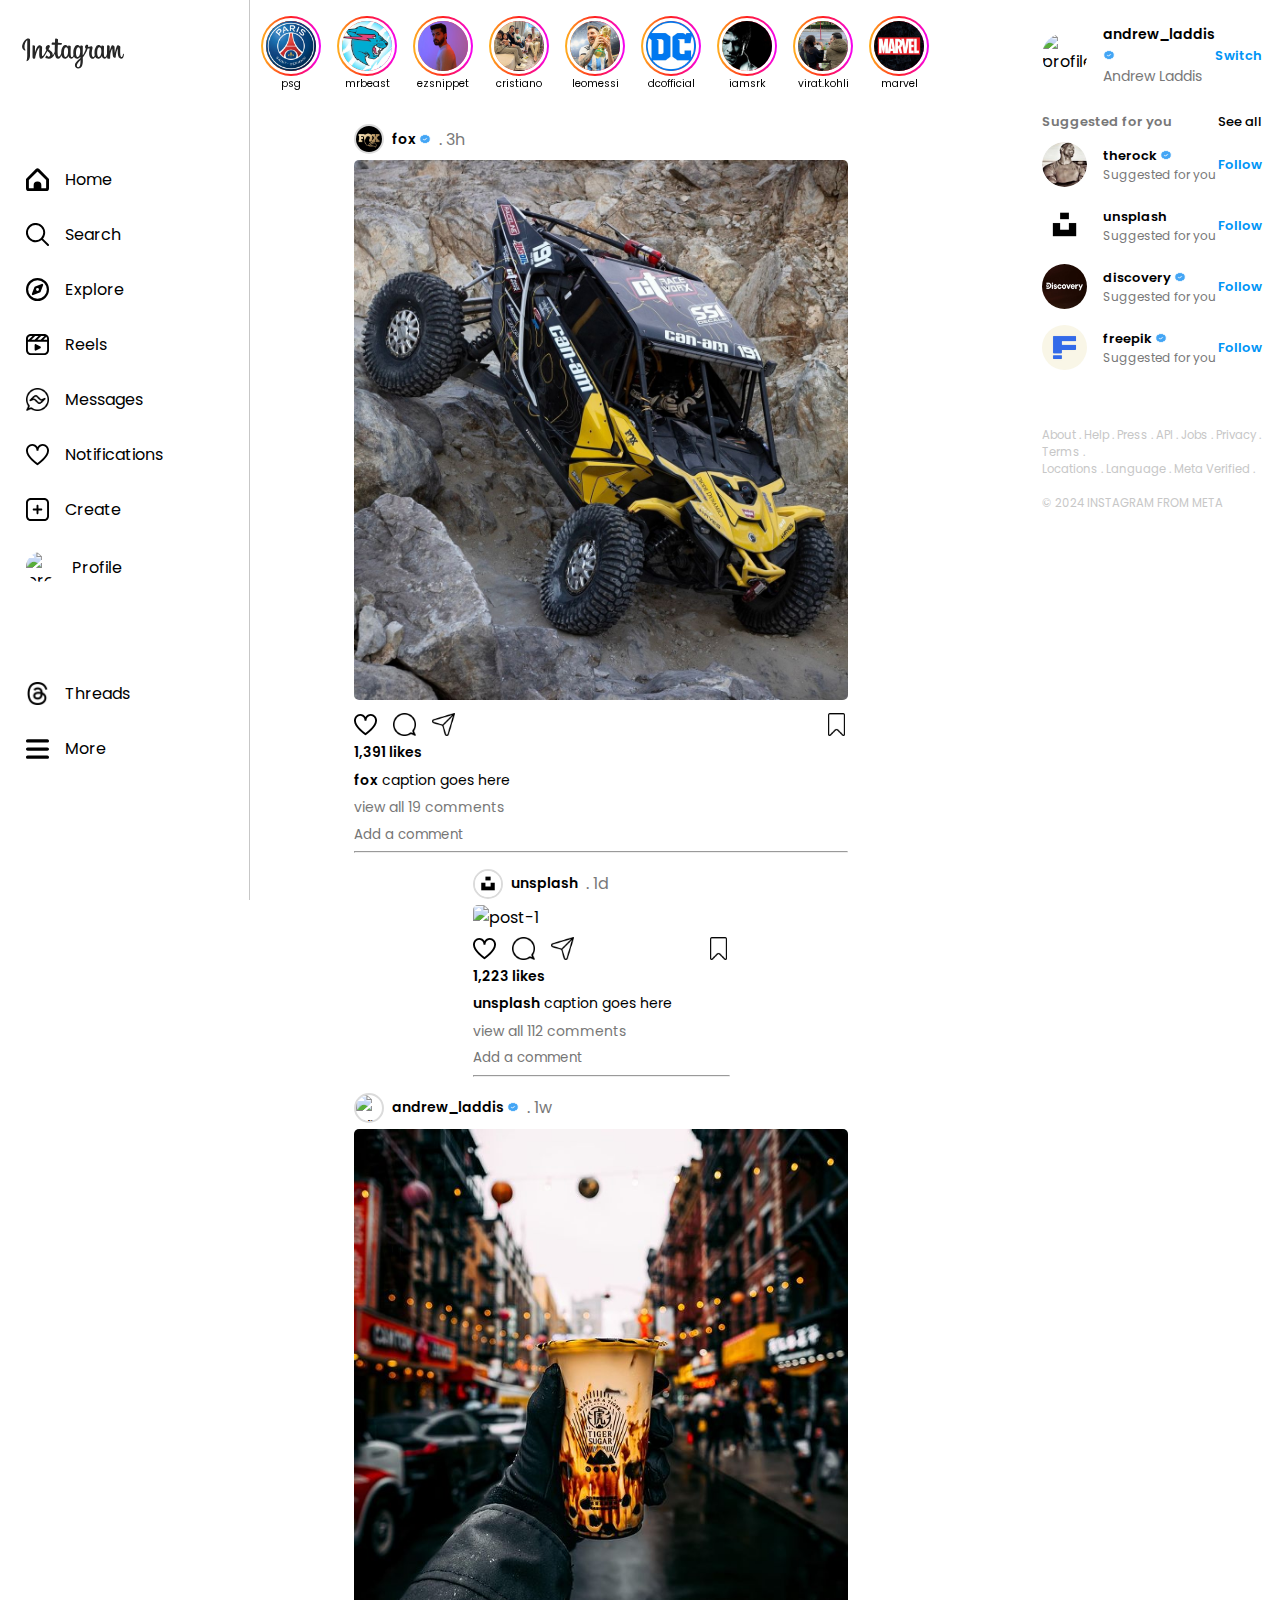
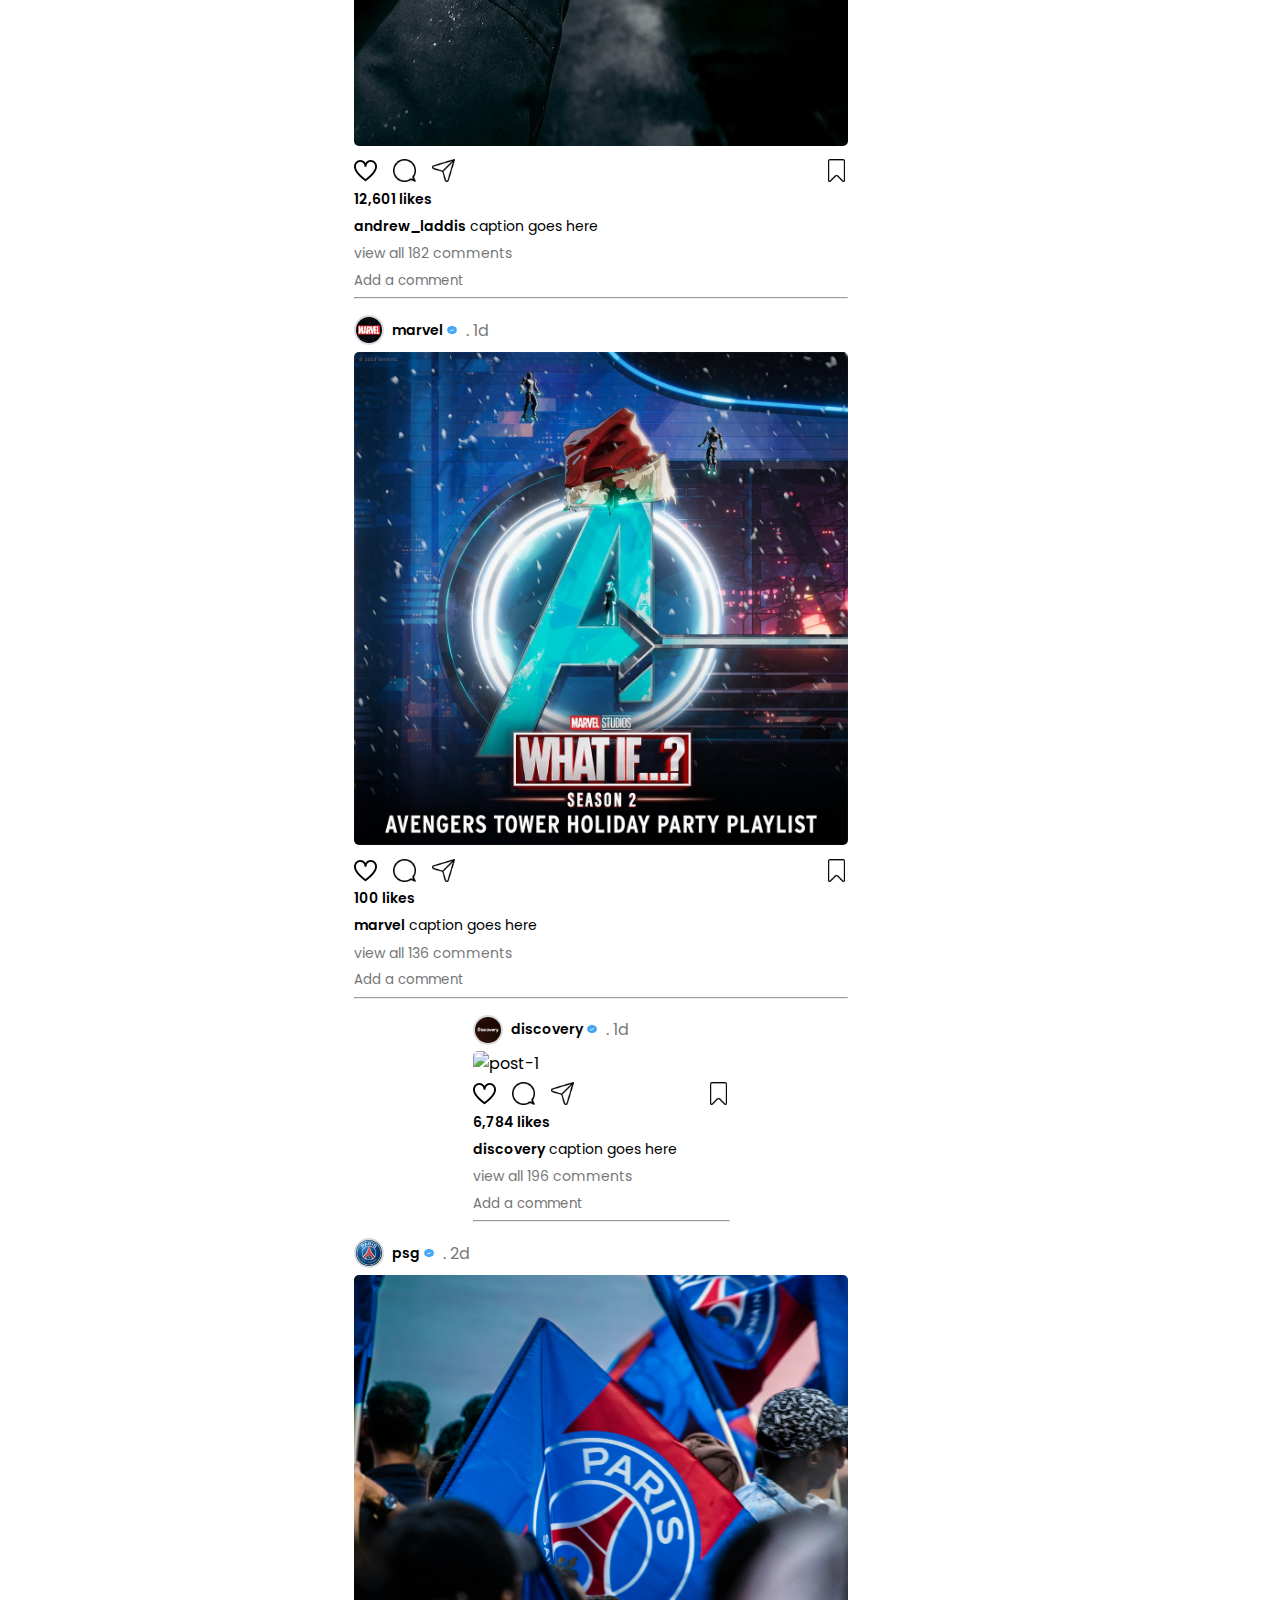
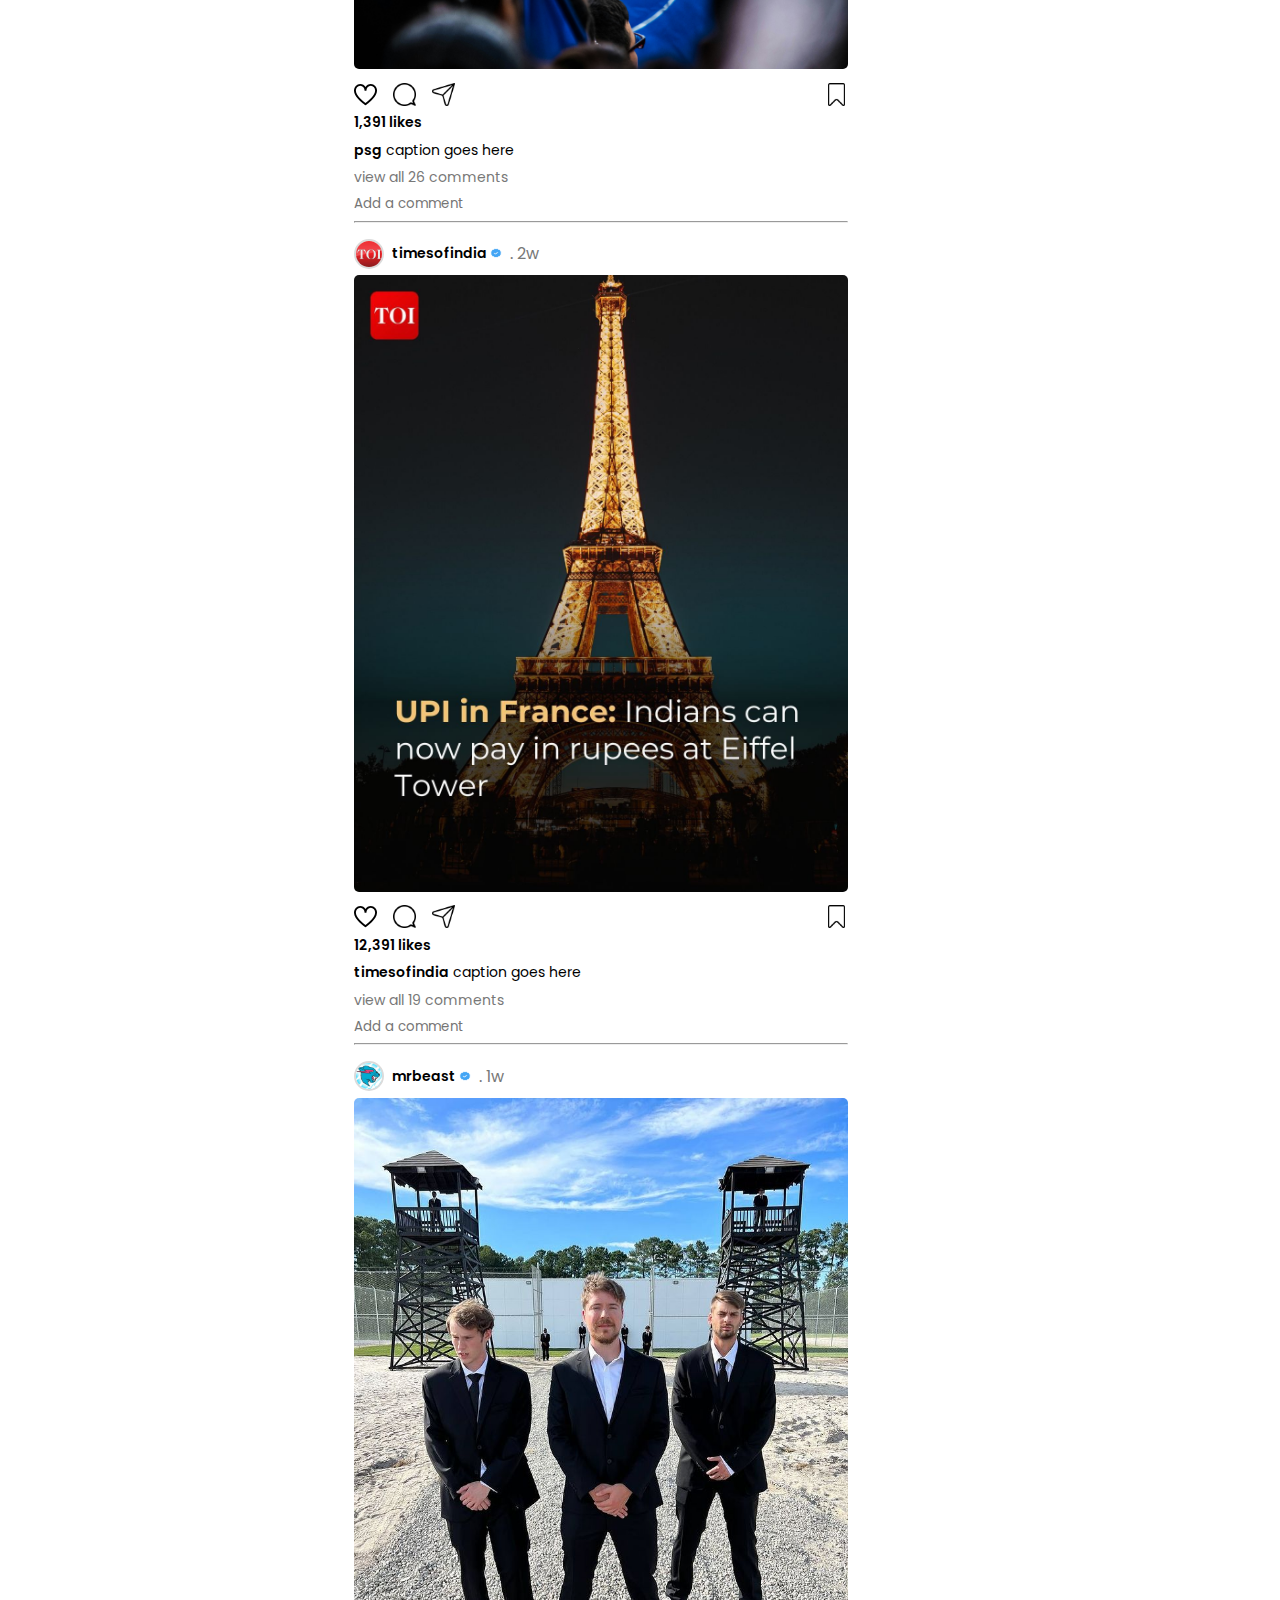
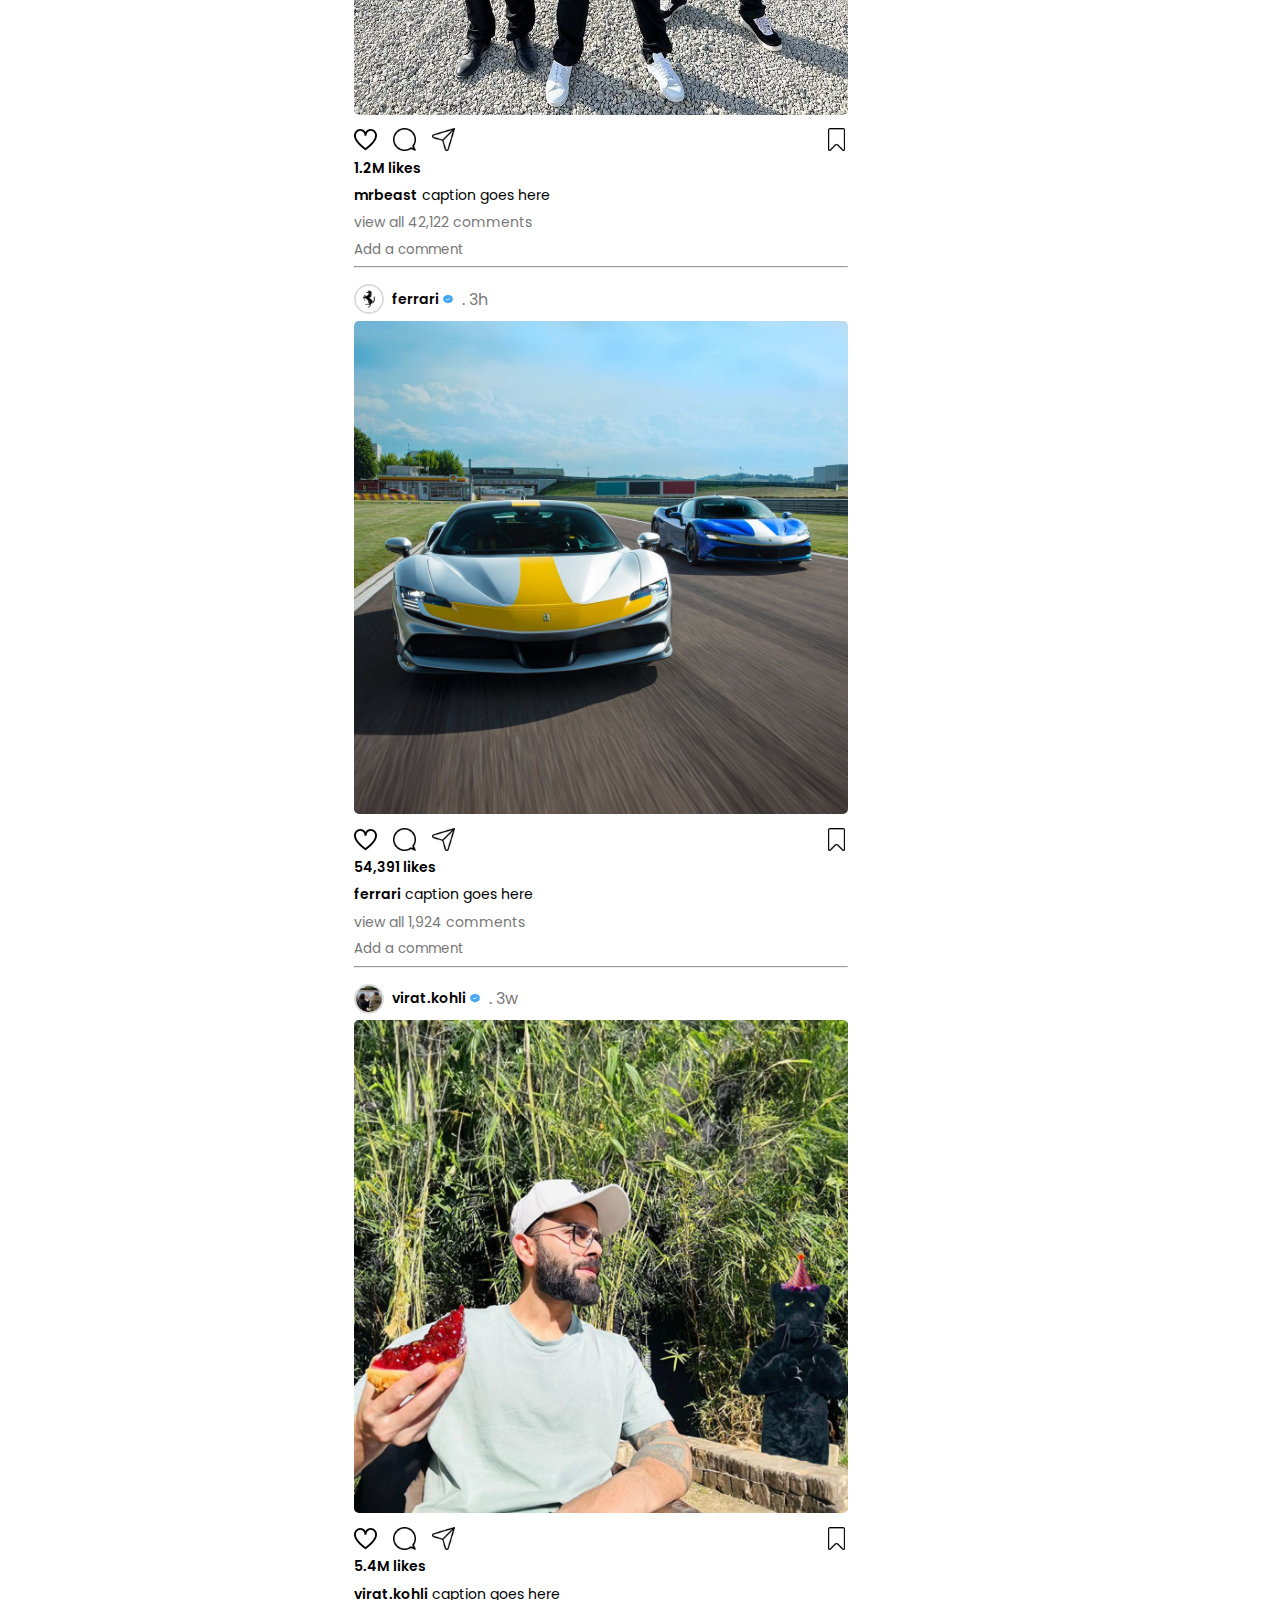
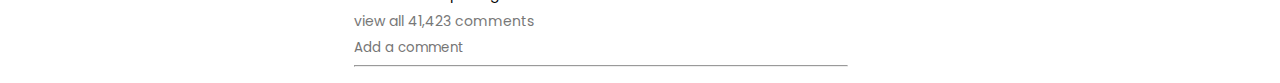
==== commit c658d953: "minor mistakes" ====
--- a/index.html
+++ b/index.html
@@ -93,7 +93,20 @@
     </div>
 
 
-    <!-- sidebar 1160 -->
+
+
+
+
+
+
+
+    <!-- sidebar for width 1160px
+    
+    --------------------------------------------------------------------------------------------------------------------
+    --------------------------------------------------------------------------------------------------------------------
+    --------------------------------------------------------------------------------------------------------------------
+    
+    -->
     <div class="sidebar" style="width: 72px !important;" id="sidebar-1160">
 
         <!-- top logo -->
@@ -106,35 +119,35 @@
         <!-- middle links -->
         <div class="mid">
             <a href="index.html" class="link">
-                <img src="../muneer-assets/home.svg" alt="home">
+                <img src="muneer-assets/home.svg" alt="home">
             </a>
 
             <a href="anup/search.html" class="link">
-                <img src="../muneer-assets/search.svg" alt="search">
+                <img src="muneer-assets/search.svg" alt="search">
             </a>
 
             <a href="Vaishali/explore.html" class="link">
-                <img src="../muneer-assets/compass.svg" alt="compass">
+                <img src="muneer-assets/compass.svg" alt="compass">
             </a>
 
             <a href="muneer/reels.html" class="link">
-                <img src="../muneer-assets/reels.svg" alt="reels">
+                <img src="muneer-assets/reels.svg" alt="reels">
             </a>
 
             <a href="Dev/primary.html" class="link">
-                <img src="../muneer-assets/chat.png" alt="messenger">
+                <img src="muneer-assets/chat.png" alt="messenger">
             </a>
 
             <a href="anup/notification.html" class="link">
-                <img src="../muneer-assets/heart.svg" alt="Notification" title="Notification">
-            </a>
-
-            <a href="#" class="open-button2">
-                <img src="../muneer-assets/create.svg" alt="plus">
-            </a>
-
-            <a href="#" class="link">
-                <img src="../muneer-assets/profile.svg" alt="profile">
+                <img src="muneer-assets/heart.svg" alt="Notification" title="Notification">
+            </a>
+
+            <a href="#" class="open-button">
+                <img src="muneer-assets/create.svg" alt="plus">
+            </a>
+
+            <a href="Dev/profile.html" class="link">
+                <img src="Dev/assets/Pfp.jpg" alt="profile" style="border-radius: 50%; height: 23px; width: 27gitpx;">
 
             </a>
         </div>
@@ -142,14 +155,79 @@
         <!-- bottom links -->
         <div class="bottom">
             <a href="#" class="link">
-                <img src="../muneer-assets/threads.png" alt="threads">
+                <img src="muneer-assets/threads.png" alt="threads">
             </a>
             <a href="#" class="link">
-                <img src="../muneer-assets/bars.svg" alt="bars">
+                <img src="muneer-assets/bars.svg" alt="bars">
             </a>
         </div>
 
     </div>
+
+
+
+    <!-- sidebars for width 767px and 480px
+    
+    --------------------------------------------------------------------------------------------------------------------
+    --------------------------------------------------------------------------------------------------------------------
+    --------------------------------------------------------------------------------------------------------------------
+    
+    -->
+    <div class="top-bar">
+
+        <a class="logo" href="index.html">
+            <img src="muneer-assets/logo1.svg" alt="">
+            <i class="fi fi-rr-angle-small-down" style="position: absolute; left: 135px; top: 10px;"></i>
+        </a>
+
+        <div class="right-side">
+            <input type="text" placeholder="Search">
+            <a href="#" class="open-button">
+                <img src="muneer-assets/create.svg" alt="create" id="create" width="23px">
+            </a>
+            <a href="anup/notification.html">
+                <img src="muneer-assets/heart.svg" alt="heart" width="23px">
+            </a>
+        </div>
+
+    </div>
+
+
+    <div class="bottom-bar">
+        <a href="index.html">
+            <img src="muneer-assets/home.svg" alt="home">
+        </a>
+
+        <a href="Vaishali/explore.html">
+            <img src="muneer-assets/compass.svg" alt="">
+        </a>
+
+        <a href="muneer/reels.html">
+            <img src="muneer-assets/reels.svg" alt="reels">
+        </a>
+
+        <a href="#" class="open-button">
+            <img src="muneer-assets/create.svg" alt="create">
+        </a>
+
+        <a href="Dev/primary.html">
+            <img src="muneer-assets/chat.png" alt="messages">
+        </a>
+
+        <a href="Dev/profile.html">
+            <img src="Dev/assets/Pfp.jpg" alt="profile" style="border-radius: 50%;">
+        </a>
+    </div>
+
+
+
+
+
+
+
+
+
+
 
     <!-- posts and stories -->
     <div class="main-content">
--- a/muneer/index.css
+++ b/muneer/index.css
@@ -36,6 +36,11 @@
     background-color: var(--nav-bg);
     border-right: 1px groove rgb(199, 199, 199);
     padding: 2rem 3rem 5rem 1rem;
+}
+
+.top-bar,
+.bottom-bar {
+    display: none;
 }
 
 
@@ -434,6 +439,9 @@
 
 
 
+
+
+
 /* media queries */
 
 @media only screen and (max-width: 1160px) {
@@ -485,4 +493,167 @@
         display: none;
     }
 
+}
+
+
+
+
+
+
+@media only screen and (max-width: 767px) {
+
+    #sidebar-1160 {
+        display: none;
+    }
+
+    .top-bar {
+        position: fixed;
+        width: 100%;
+        height: 60px;
+        display: flex;
+        justify-content: space-between;
+        background-color: white;
+        align-items: center;
+        border-bottom: 1px groove rgb(199, 199, 199);
+    }
+
+    .top-bar #create {
+        display: none;
+    }
+
+    .top-bar .logo {
+        position: relative;
+        width: 140px;
+        height: 40px;
+        padding: 0 15px;
+    }
+
+    .top-bar .logo img {
+        position: absolute;
+        width: 120px;
+        height: 100%;
+    }
+
+    .top-bar .right-side {
+        padding-right: 50px;
+        display: flex;
+        align-items: center;
+        gap: 1rem;
+        z-index: 5;
+    }
+
+    .top-bar .right-side a {
+        display: flex;
+    }
+
+
+    .top-bar input {
+        background-color: rgb(239, 239, 239);
+        color: rgb(115, 115, 115);
+        width: 268px;
+        height: 36px;
+        border-radius: 10px;
+        border: none;
+        font-size: 15px;
+        font-weight: 200;
+        padding-left: 10px;
+        outline: none;
+    }
+
+
+    .bottom-bar {
+        position: fixed;
+        bottom: 0;
+        width: 100%;
+        height: 48px;
+        display: flex;
+        justify-content: space-evenly;
+        background-color: white;
+        align-items: center;
+    }
+
+    .bottom-bar img {
+        width: 23px;
+        height: 23px;
+        transition: transform 0.2s ease-in-out;
+    }
+
+    .bottom-bar a:hover img {
+        cursor: pointer;
+        transform: scale(1.1);
+    }
+
+    .main-content {
+        margin: 65px auto 0 auto;
+        padding: 1rem;
+        width: 100%;
+        display: flex;
+        flex-direction: column;
+        align-items: center;
+    }
+
+    .stories-container {
+        position: relative;
+        display: flex;
+        gap: 1rem;
+        overflow-x: auto;
+        scroll-behavior: smooth;
+        scrollbar-width: none;
+    }
+
+    .post-container {
+        margin-top: 1rem;
+        display: flex;
+        flex-direction: column;
+        align-items: center;
+        justify-content: center;
+        width: 90%;
+    }
+}
+
+@media only screen and (max-width: 480px) {
+
+    .top-bar .right-side {
+        padding-right: 20px;
+        display: flex;
+        align-items: center;
+        gap: 1rem;
+        z-index: 5;
+    }
+
+    .top-bar input {
+        display: none;
+    }
+
+    .top-bar #create {
+        display: flex;
+    }
+
+    .bottom-bar .open-button {
+        display: none;
+    }
+
+    .post-container {
+        margin-top: 1rem;
+        display: flex;
+        flex-direction: column;
+        align-items: center;
+        justify-content: center;
+        width: 100%;
+    }
+
+    .main-content {
+        margin: 65px 0 0 0;
+        width: 100%;
+        display: flex;
+        flex-direction: column;
+        align-items: center;
+        padding: 0;
+    }
+
+    .post-head,
+    .post-icons {
+        padding: 0 20px 0 7px;
+    }
+
 }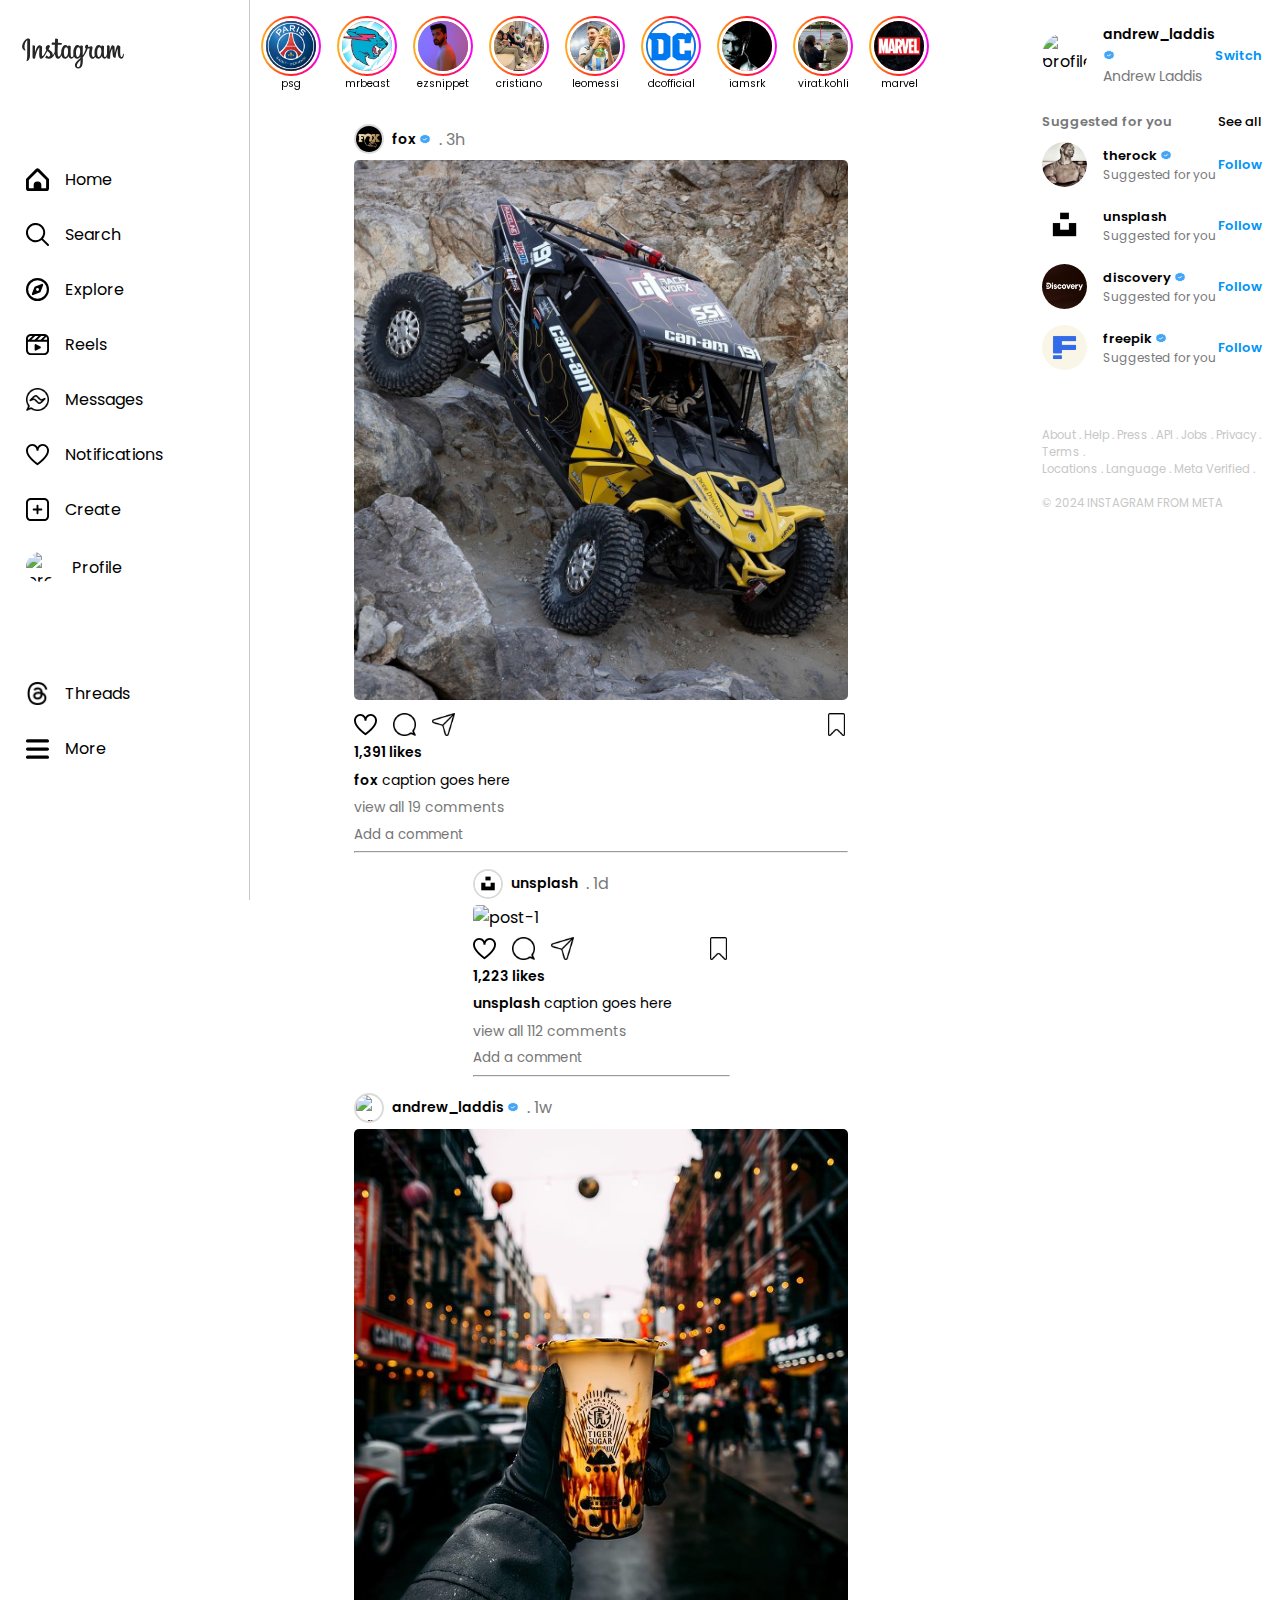
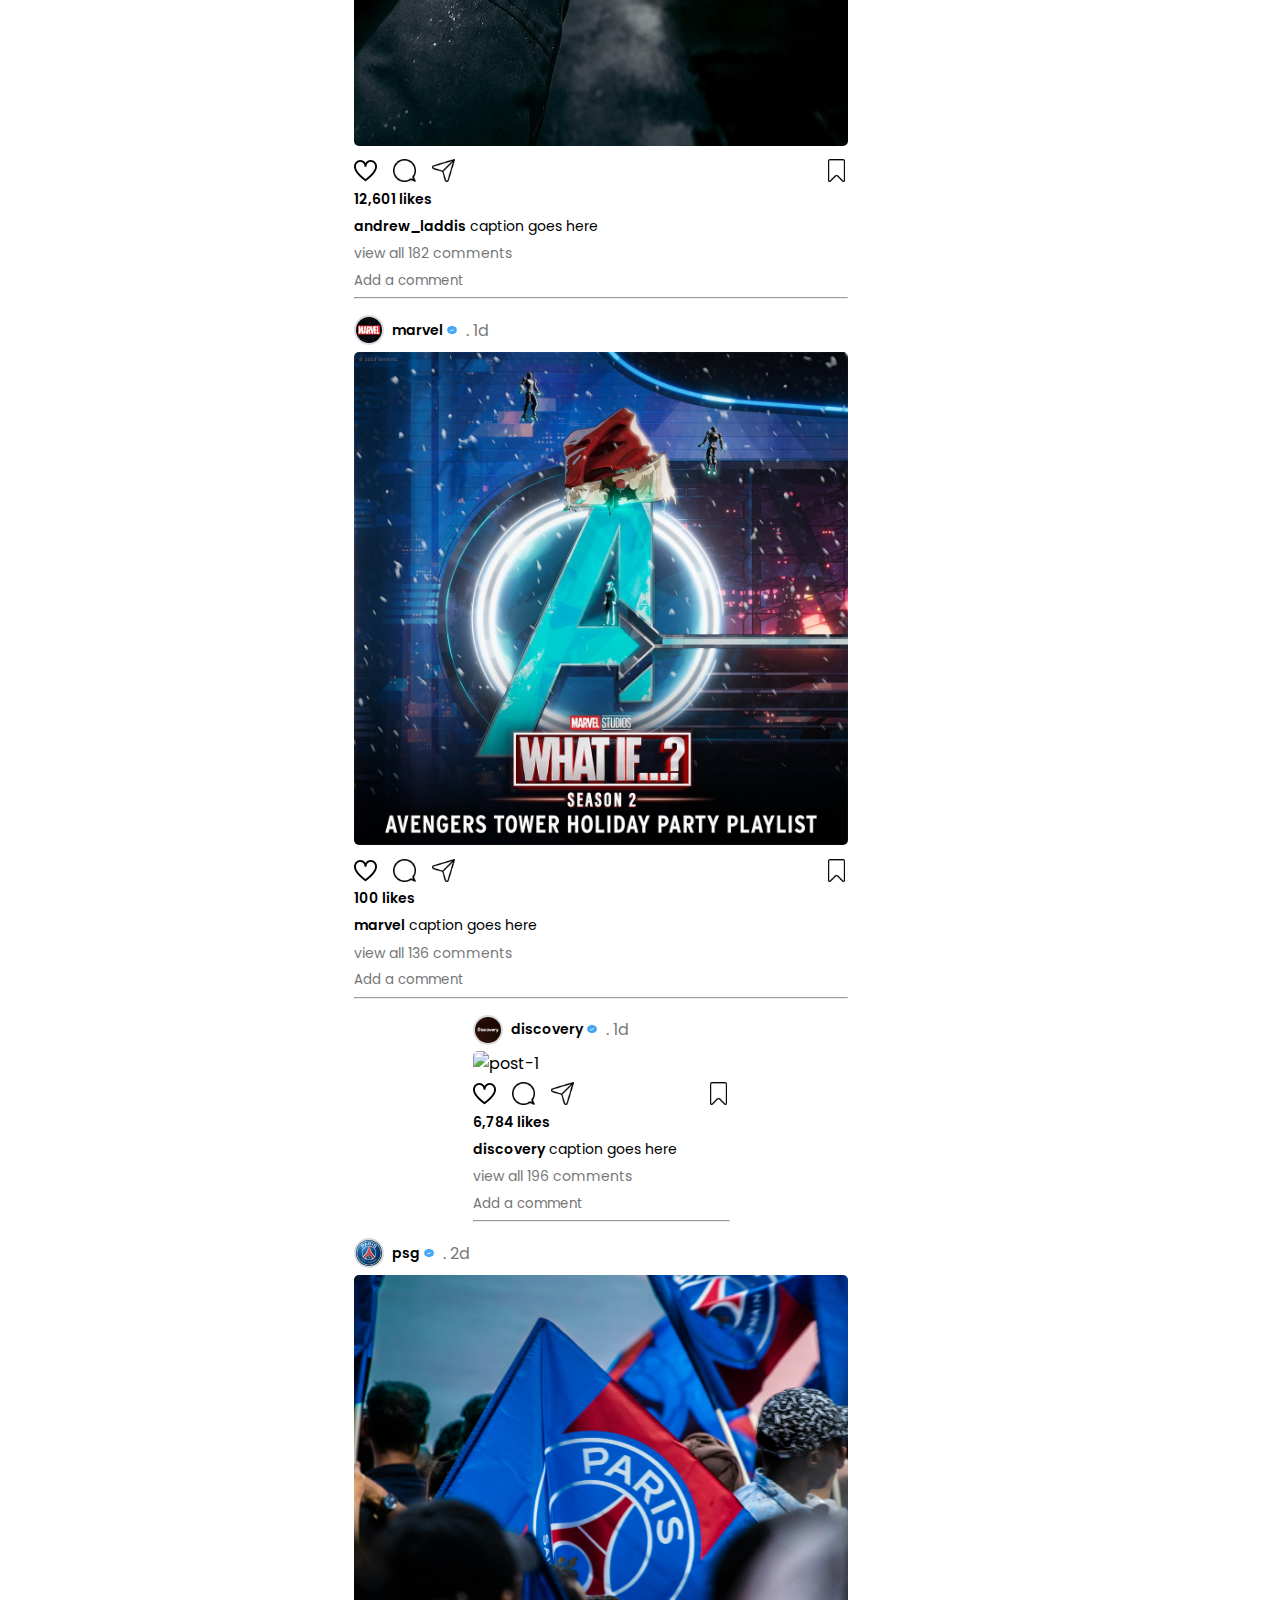
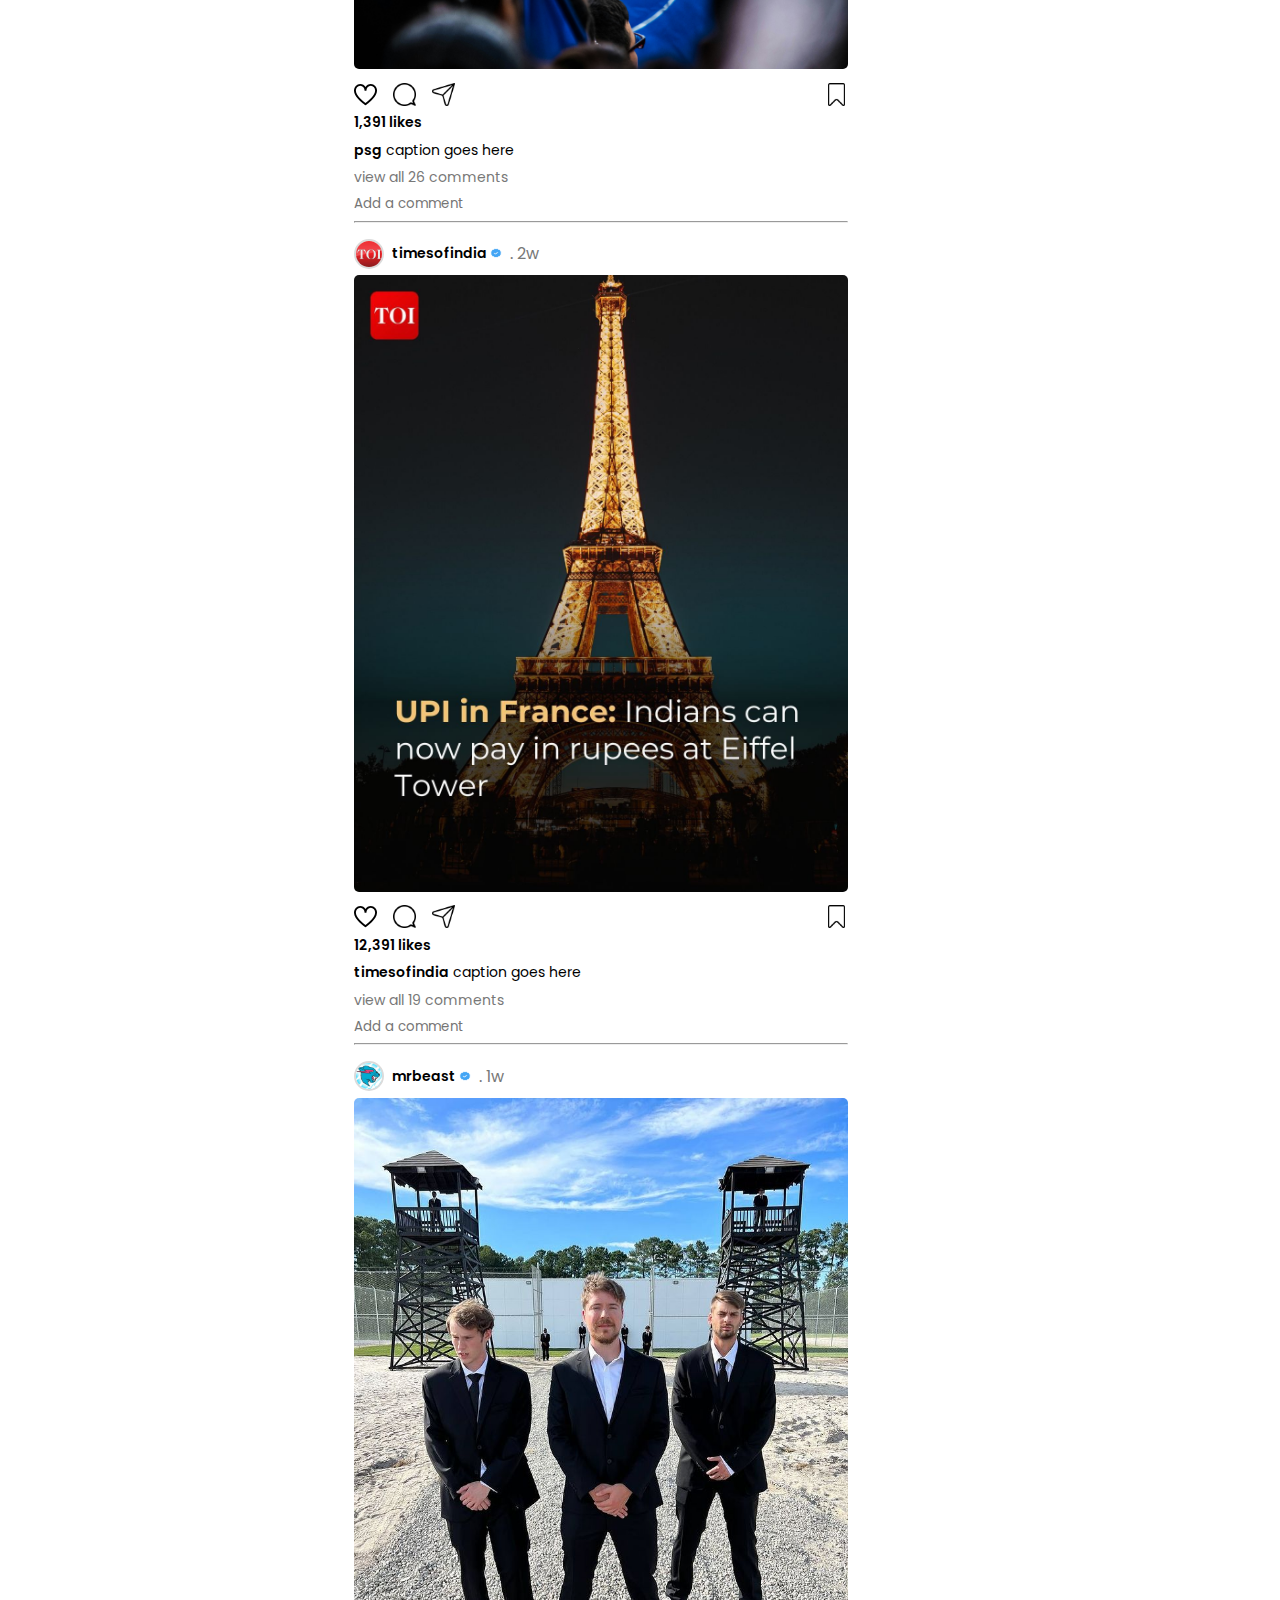
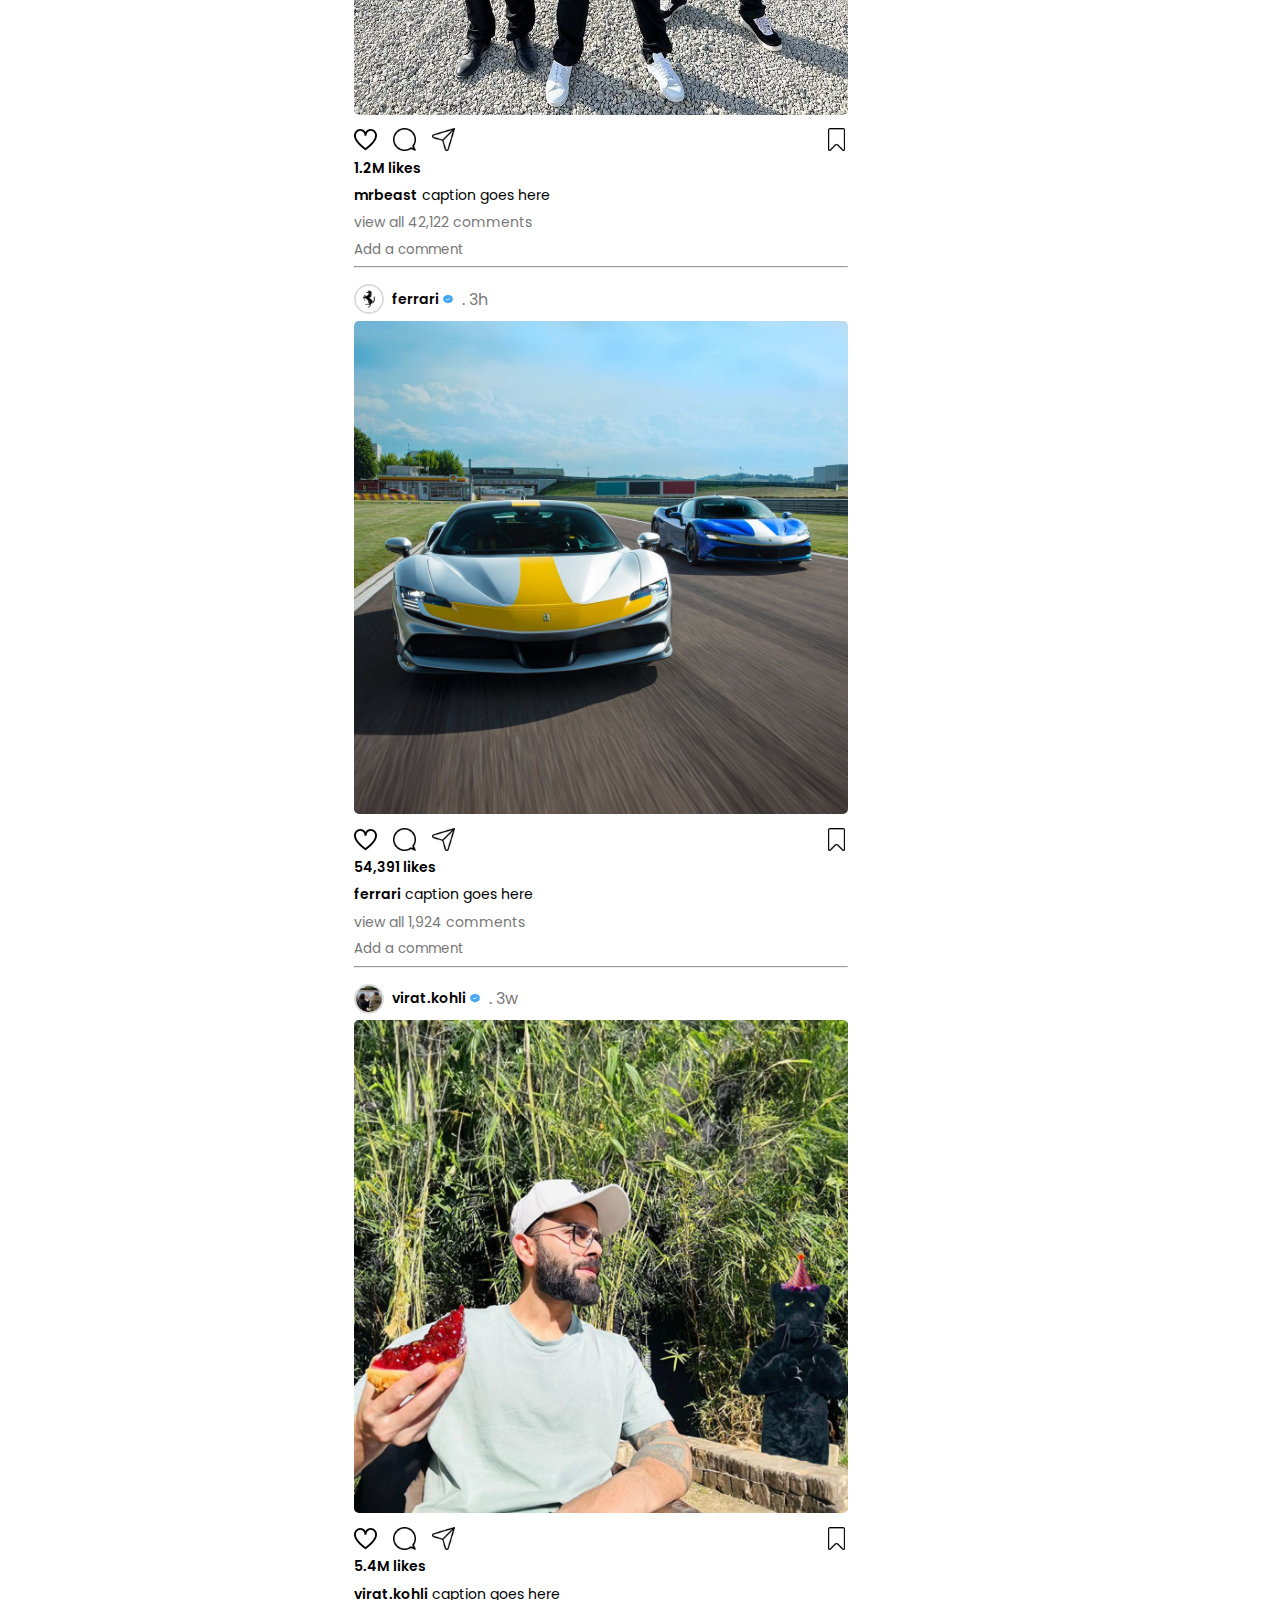
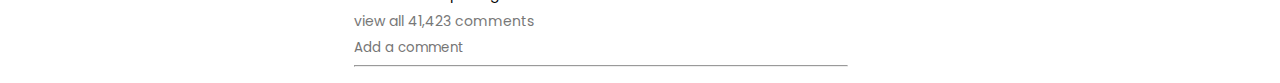
==== commit 931c2510: "Merge branch 'main' of https://github.com/MuneerHashmat/Instagram-ui" ====
--- a/index.html
+++ b/index.html
@@ -79,7 +79,7 @@
 
         <!-- bottom links -->
         <div class="bottom">
-            <a href="#" class="link">
+            <a href="./Dev/threads.html" class="link">
                 <img src="muneer-assets/threads.png" alt="threads">
                 <span>Threads</span>
             </a>
--- a/muneer/index.css
+++ b/muneer/index.css
@@ -609,6 +609,59 @@
         justify-content: center;
         width: 90%;
     }
+
+    .modal {
+        width: 350px;
+        height: 400px;
+        border: none;
+        margin: 100px auto;
+        text-align: center;
+        border-radius: 10px;
+        position: relative;
+        overflow-y: hidden;
+    }
+
+    .modal button {
+        position: absolute;
+        top: 3.3%;
+        left: 92%;
+        background-color: transparent;
+        border: none;
+    }
+
+    .modal button:hover {
+        cursor: pointer;
+    }
+
+    .modal::backdrop {
+        background: rgb(0 0 0 / 0.7);
+    }
+
+    .modal .centre-content {
+        width: 100%;
+        height: 90%;
+        display: flex;
+        flex-direction: column;
+        justify-content: center;
+        gap: 1rem;
+        align-items: center;
+    }
+
+
+    .modal .centre-content .blue {
+        color: white;
+        background-color: var(--text-blue);
+        border-radius: 5px;
+        padding: 5px 10px;
+        font-size: smaller;
+        font-weight: bold;
+    }
+
+    .modal .centre-content .blue:hover {
+        cursor: pointer;
+        background-color: #036fb7;
+    }
+
 }
 
 @media only screen and (max-width: 480px) {
